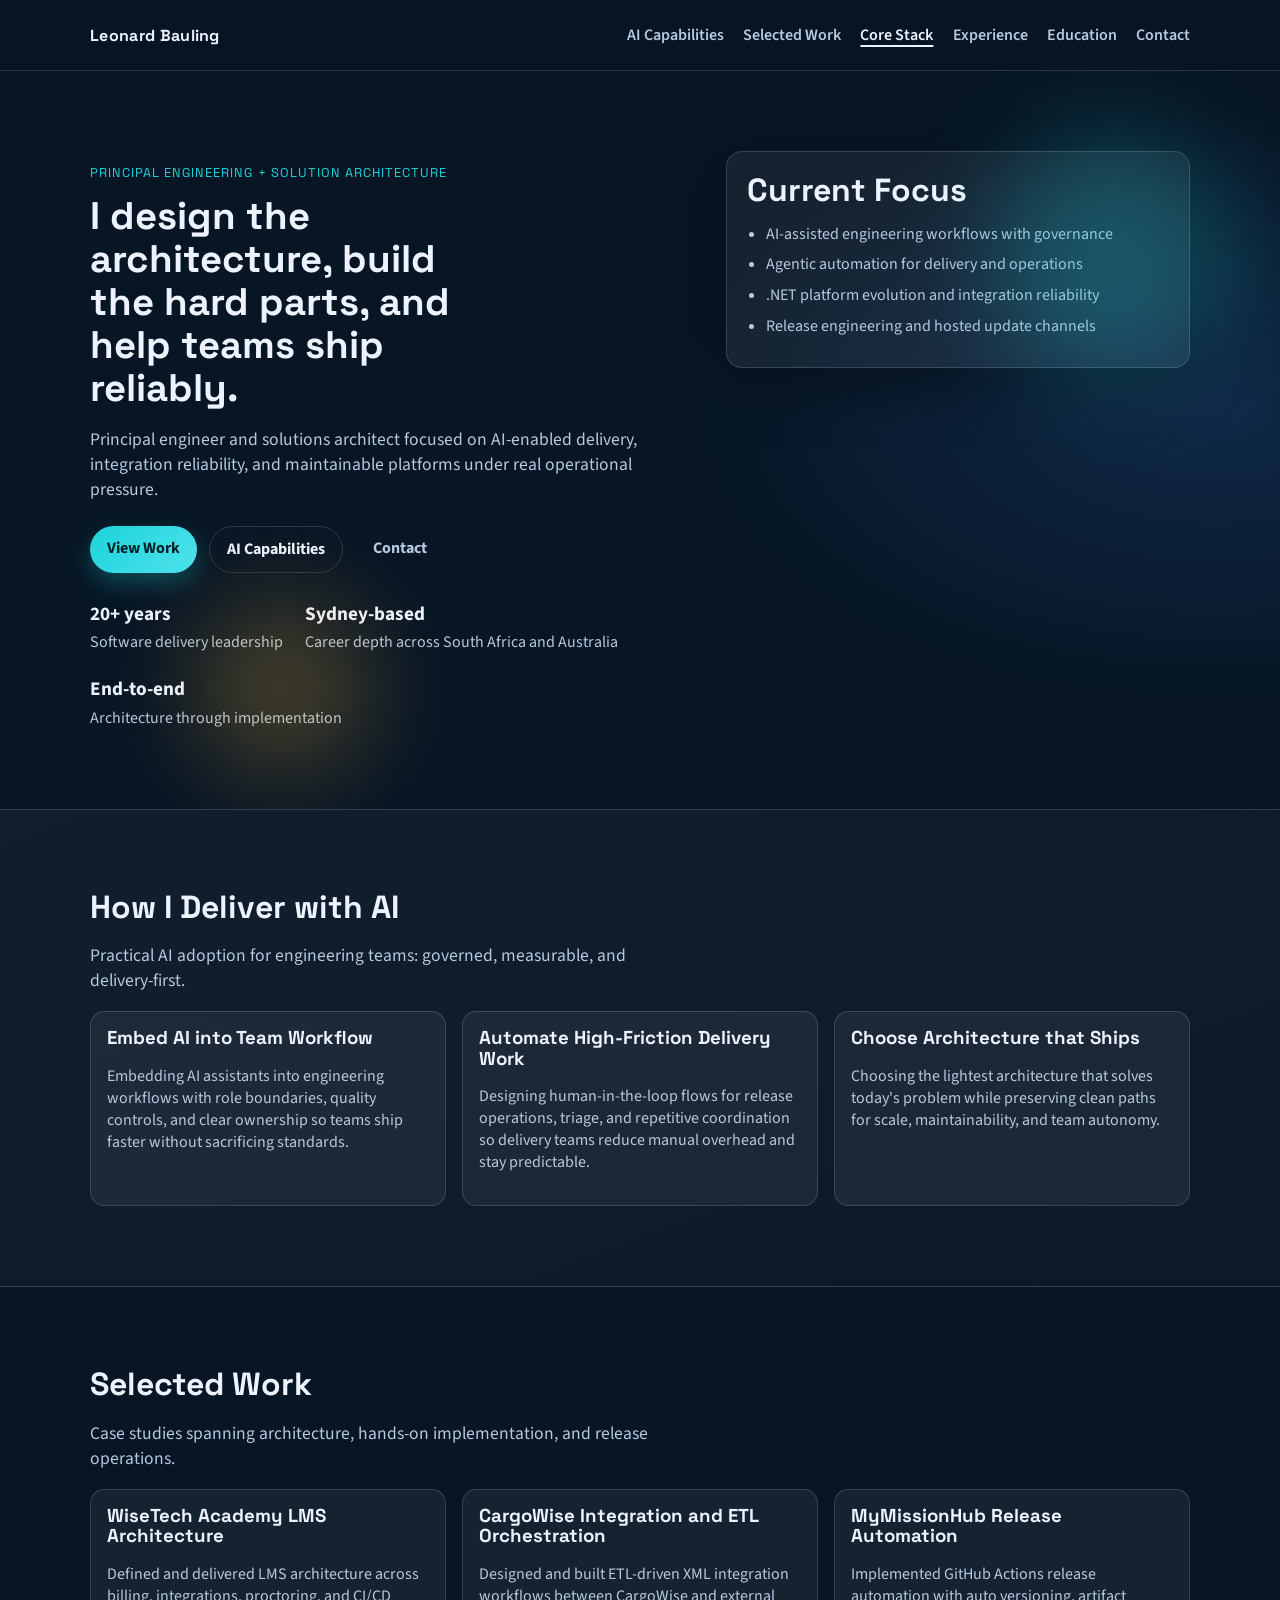
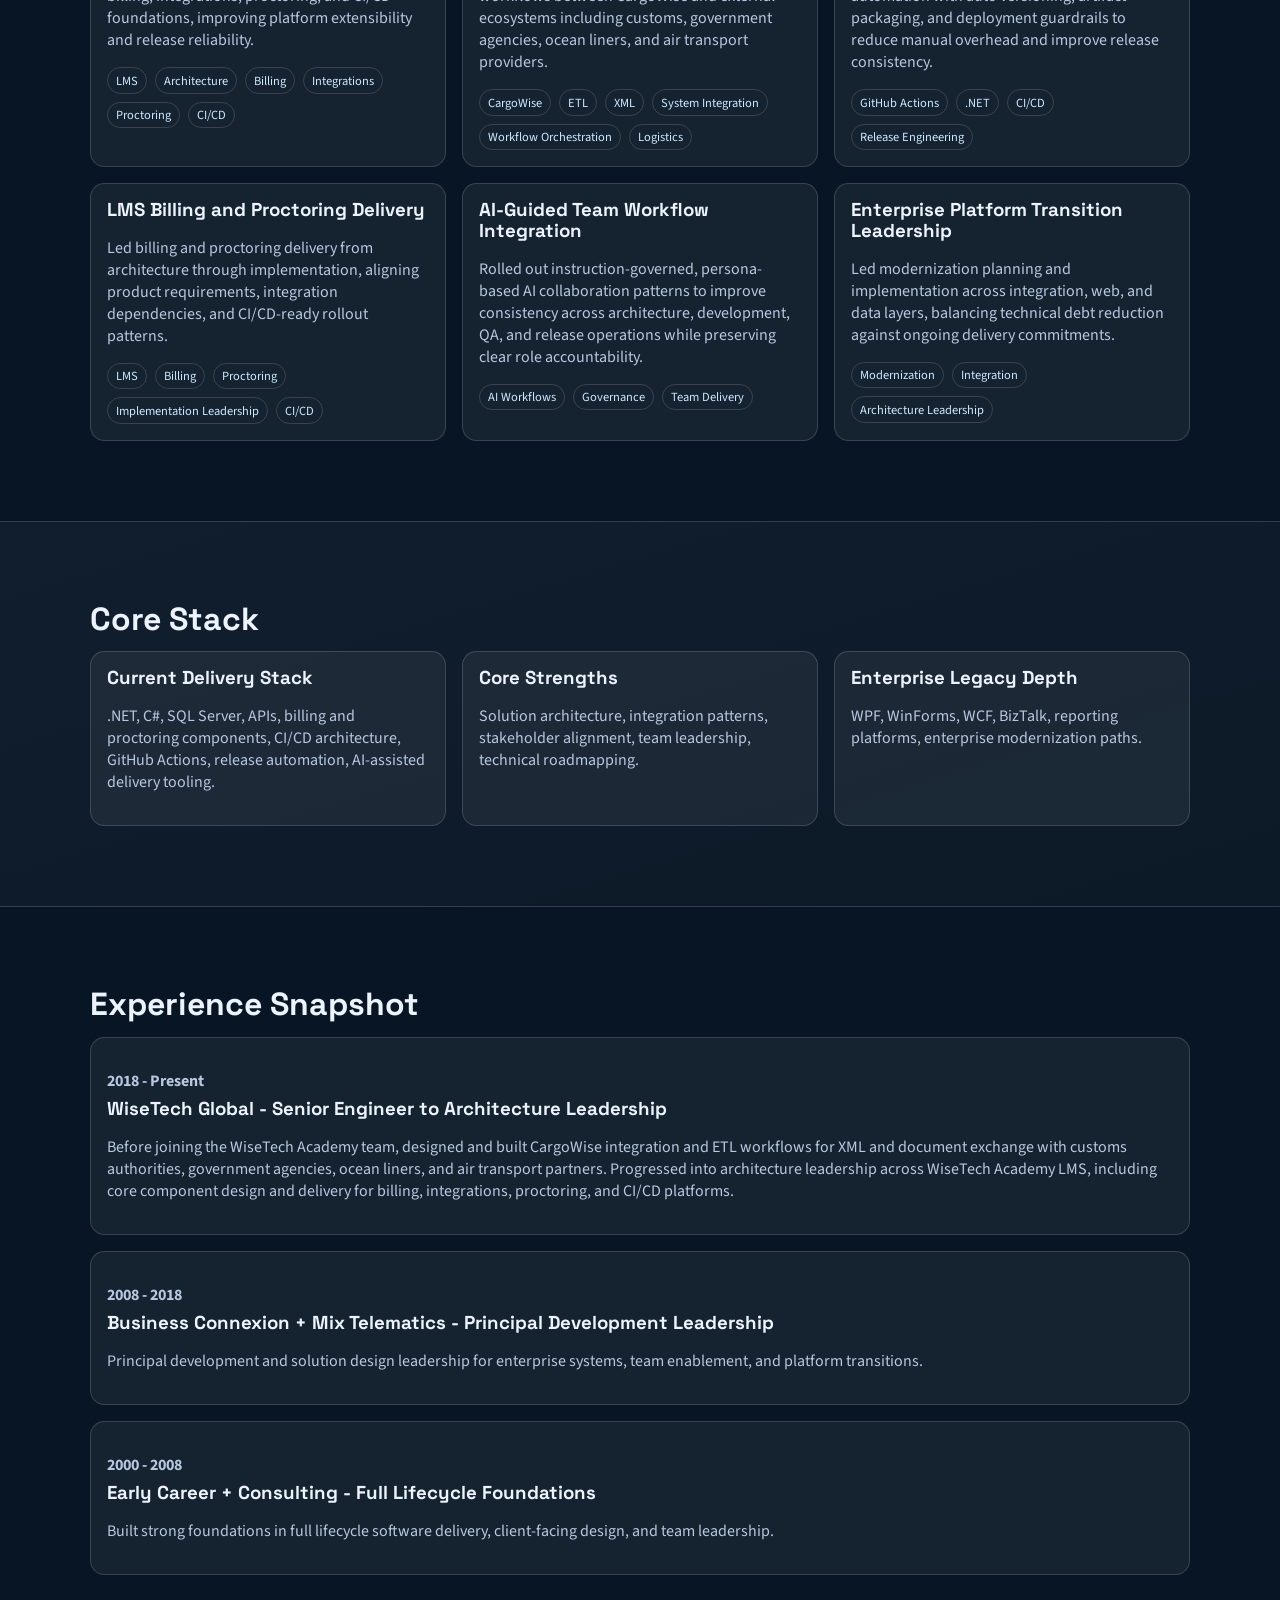
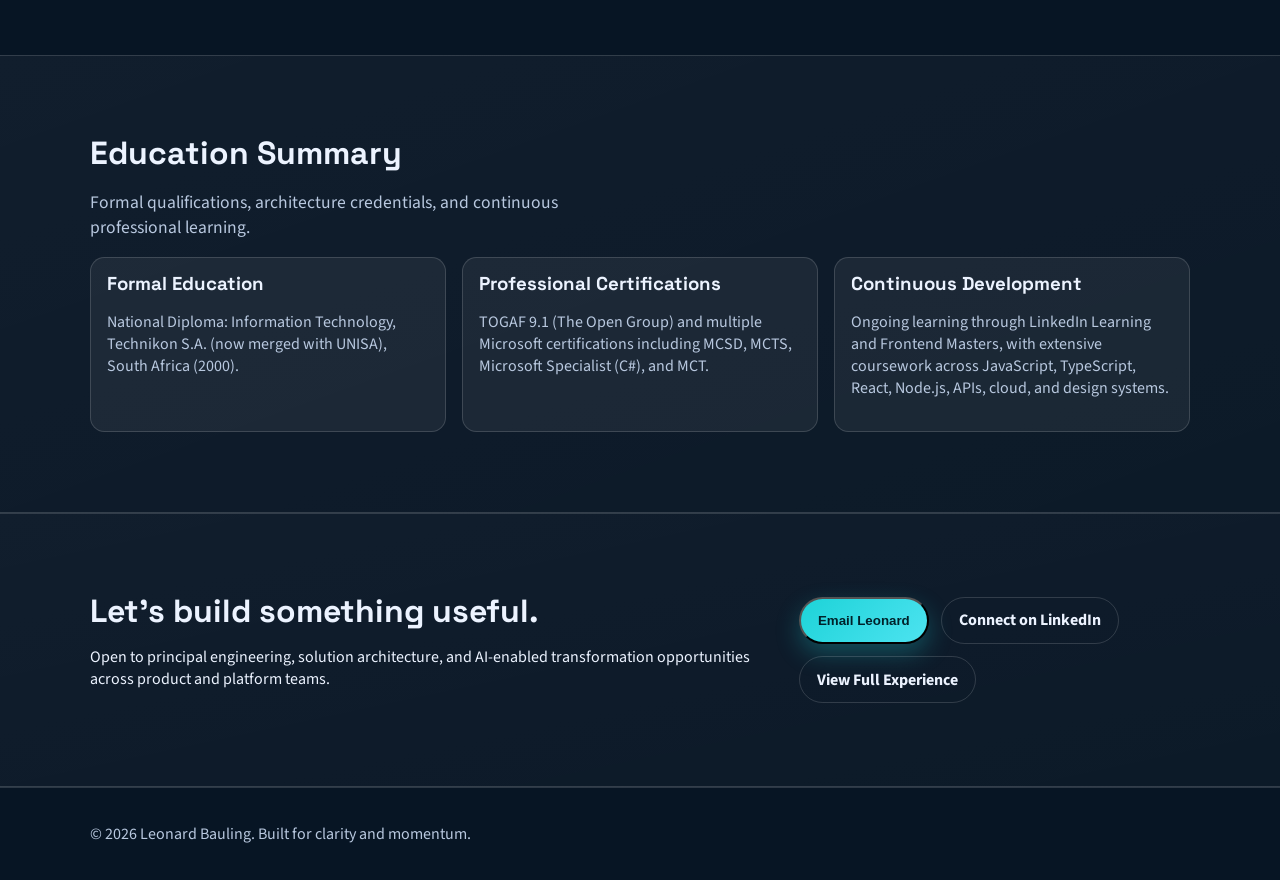
==== index.html @ 0daff4c8 "Refine UX: contact hierarchy, active nav, and reduced motion" ====
<!doctype html>
<html lang="en">
<head>
  <meta charset="utf-8">
  <meta name="viewport" content="width=device-width, initial-scale=1">
  <title>Leonard Bauling | Principal Engineer & Solutions Architect</title>
  <meta name="description" content="Leonard Bauling: principal engineer and solutions architect delivering AI-enabled software, integration platforms, and reliable release systems.">
  <meta name="robots" content="index,follow,max-image-preview:large">
  <meta name="theme-color" content="#071524">
  <link rel="canonical" href="https://leonardbauling.com/">
  <meta property="og:site_name" content="Leonard Bauling">
  <meta property="og:locale" content="en_AU">
  <meta property="og:title" content="Leonard Bauling | Principal Engineer & Solutions Architect">
  <meta property="og:description" content="Portfolio and case studies focused on AI-enabled engineering, architecture, and delivery outcomes.">
  <meta property="og:type" content="website">
  <meta property="og:url" content="https://leonardbauling.com/">
  <meta property="og:image" content="https://leonardbauling.com/assets/img/og-cover.png">
  <meta property="og:image:width" content="1200">
  <meta property="og:image:height" content="630">
  <meta name="twitter:card" content="summary_large_image">
  <meta name="twitter:title" content="Leonard Bauling | Principal Engineer & Solutions Architect">
  <meta name="twitter:description" content="Portfolio and case studies focused on AI-enabled engineering, architecture, and delivery outcomes.">
  <meta name="twitter:image" content="https://leonardbauling.com/assets/img/og-cover.png">
  <link rel="icon" type="image/svg+xml" href="assets/img/favicon.svg">
  <link rel="icon" type="image/png" sizes="32x32" href="assets/img/favicon-32.png">
  <link rel="apple-touch-icon" sizes="180x180" href="assets/img/apple-touch-icon.png">
  <link rel="manifest" href="site.webmanifest">
  <link rel="preconnect" href="https://fonts.googleapis.com">
  <link rel="preconnect" href="https://fonts.gstatic.com" crossorigin>
  <link href="https://fonts.googleapis.com/css2?family=Space+Grotesk:wght@500;700&family=Source+Sans+3:wght@400;600;700&display=swap" rel="stylesheet">
  <link rel="stylesheet" href="assets/css/main.css">
  <script type="application/ld+json">
  {
    "@context": "https://schema.org",
    "@type": "Person",
    "name": "Leonard Bauling",
    "url": "https://leonardbauling.com/",
    "jobTitle": "Principal Engineer and Solutions Architect",
    "sameAs": [
      "https://za.linkedin.com/in/leonard-bauling-3377826"
    ]
  }
  </script>
</head>
<body>
  <a class="skip-link" href="#main">Skip to content</a>
  <header class="site-header">
    <div class="container nav-shell">
      <a class="brand" href="#">Leonard Bauling</a>
      <button id="nav-toggle" class="nav-toggle" aria-expanded="false" aria-controls="site-nav" aria-label="Open navigation">
        <span></span><span></span><span></span>
      </button>
      <nav id="site-nav" class="site-nav" aria-label="Primary">
        <a href="#capabilities">AI Capabilities</a>
        <a href="#work">Selected Work</a>
        <a href="#stack">Core Stack</a>
        <a href="#experience">Experience</a>
        <a href="#education">Education</a>
        <a href="#contact">Contact</a>
      </nav>
    </div>
  </header>

  <main id="main">
    <section class="hero section">
      <div class="container hero-grid">
        <div class="reveal">
          <p class="kicker">Principal Engineering + Solution Architecture</p>
          <h1>I design the architecture, build the hard parts, and help teams ship reliably.</h1>
          <p class="lead">Principal engineer and solutions architect focused on AI-enabled delivery, integration reliability, and maintainable platforms under real operational pressure.</p>
          <div class="cta-row">
            <a class="btn btn-primary" href="#work">View Work</a>
            <a class="btn btn-outline" href="#capabilities">AI Capabilities</a>
            <a class="btn btn-ghost" href="#contact">Contact</a>
          </div>
          <ul class="stats">
            <li><strong>20+ years</strong><span>Software delivery leadership</span></li>
            <li><strong>Sydney-based</strong><span>Career depth across South Africa and Australia</span></li>
            <li><strong>End-to-end</strong><span>Architecture through implementation</span></li>
          </ul>
        </div>
        <aside class="hero-card reveal">
          <h2>Current Focus</h2>
          <ul>
            <li>AI-assisted engineering workflows with governance</li>
            <li>Agentic automation for delivery and operations</li>
            <li>.NET platform evolution and integration reliability</li>
            <li>Release engineering and hosted update channels</li>
          </ul>
        </aside>
      </div>
      <div class="bg-glow bg-glow-a"></div>
      <div class="bg-glow bg-glow-b"></div>
    </section>

    <section id="capabilities" class="section panel">
      <div class="container reveal">
        <h2>How I Deliver with AI</h2>
        <p class="section-intro">Practical AI adoption for engineering teams: governed, measurable, and delivery-first.</p>
        <div class="card-grid">
          <article class="feature-card">
            <h3>Embed AI into Team Workflow</h3>
            <p>Embedding AI assistants into engineering workflows with role boundaries, quality controls, and clear ownership so teams ship faster without sacrificing standards.</p>
          </article>
          <article class="feature-card">
            <h3>Automate High-Friction Delivery Work</h3>
            <p>Designing human-in-the-loop flows for release operations, triage, and repetitive coordination so delivery teams reduce manual overhead and stay predictable.</p>
          </article>
          <article class="feature-card">
            <h3>Choose Architecture that Ships</h3>
            <p>Choosing the lightest architecture that solves today's problem while preserving clean paths for scale, maintainability, and team autonomy.</p>
          </article>
        </div>
      </div>
    </section>

    <section id="work" class="section">
      <div class="container reveal">
        <h2>Selected Work</h2>
        <p class="section-intro">Case studies spanning architecture, hands-on implementation, and release operations.</p>
        <div id="project-grid" class="project-grid"></div>
      </div>
    </section>

    <section id="stack" class="section panel">
      <div class="container reveal">
        <h2>Core Stack</h2>
        <div class="stack-grid">
          <article>
            <h3>Current Delivery Stack</h3>
            <p>.NET, C#, SQL Server, APIs, billing and proctoring components, CI/CD architecture, GitHub Actions, release automation, AI-assisted delivery tooling.</p>
          </article>
          <article>
            <h3>Core Strengths</h3>
            <p>Solution architecture, integration patterns, stakeholder alignment, team leadership, technical roadmapping.</p>
          </article>
          <article>
            <h3>Enterprise Legacy Depth</h3>
            <p>WPF, WinForms, WCF, BizTalk, reporting platforms, enterprise modernization paths.</p>
          </article>
        </div>
      </div>
    </section>

    <section id="experience" class="section">
      <div class="container reveal">
        <h2>Experience Snapshot</h2>
        <div class="timeline">
          <article>
            <p class="period">2018 - Present</p>
            <h3>WiseTech Global - Senior Engineer to Architecture Leadership</h3>
            <p>Before joining the WiseTech Academy team, designed and built CargoWise integration and ETL workflows for XML and document exchange with customs authorities, government agencies, ocean liners, and air transport partners. Progressed into architecture leadership across WiseTech Academy LMS, including core component design and delivery for billing, integrations, proctoring, and CI/CD platforms.</p>
          </article>
          <article>
            <p class="period">2008 - 2018</p>
            <h3>Business Connexion + Mix Telematics - Principal Development Leadership</h3>
            <p>Principal development and solution design leadership for enterprise systems, team enablement, and platform transitions.</p>
          </article>
          <article>
            <p class="period">2000 - 2008</p>
            <h3>Early Career + Consulting - Full Lifecycle Foundations</h3>
            <p>Built strong foundations in full lifecycle software delivery, client-facing design, and team leadership.</p>
          </article>
        </div>
      </div>
    </section>

    <section id="education" class="section panel">
      <div class="container reveal">
        <h2>Education Summary</h2>
        <p class="section-intro">Formal qualifications, architecture credentials, and continuous professional learning.</p>
        <div class="stack-grid">
          <article>
            <h3>Formal Education</h3>
            <p>National Diploma: Information Technology, Technikon S.A. (now merged with UNISA), South Africa (2000).</p>
          </article>
          <article>
            <h3>Professional Certifications</h3>
            <p>TOGAF 9.1 (The Open Group) and multiple Microsoft certifications including MCSD, MCTS, Microsoft Specialist (C#), and MCT.</p>
          </article>
          <article>
            <h3>Continuous Development</h3>
            <p>Ongoing learning through LinkedIn Learning and Frontend Masters, with extensive coursework across JavaScript, TypeScript, React, Node.js, APIs, cloud, and design systems.</p>
          </article>
        </div>
      </div>
    </section>

    <section id="contact" class="section panel">
      <div class="container reveal contact-shell">
        <div>
          <h2>Let's build something useful.</h2>
          <p>Open to principal engineering, solution architecture, and AI-enabled transformation opportunities across product and platform teams.</p>
        </div>
        <div class="contact-actions">
          <button class="btn btn-primary" id="email-action" type="button" aria-label="Reveal and open Leonard email">Email Leonard</button>
          <a class="btn btn-outline" href="https://za.linkedin.com/in/leonard-bauling-3377826" target="_blank" rel="noreferrer">Connect on LinkedIn</a>
          <a class="btn btn-outline" href="https://za.linkedin.com/in/leonard-bauling-3377826/details/experience/" target="_blank" rel="noreferrer">View Full Experience</a>
        </div>
        <p id="email-fallback" class="email-fallback" hidden>
          If your mail app did not open, use
          <a id="email-link" href="mailto:leonard@leonardbauling.com">leonard@leonardbauling.com</a>
          or
          <button id="email-copy" class="email-copy" type="button">copy email</button>.
          <span id="email-status" aria-live="polite"></span>
        </p>
        <noscript>
          <p>Enable JavaScript to reveal email, or connect on LinkedIn.</p>
        </noscript>
      </div>
    </section>
  </main>

  <footer class="site-footer">
    <div class="container">
      <p>&copy; <span id="year"></span> Leonard Bauling. Built for clarity and momentum.</p>
    </div>
  </footer>

  <script src="assets/js/main.js?v=20260413b"></script>
</body>
</html>
---- assets/css/main.css ----
:root {
  --bg: #071524;
  --bg-soft: #0f2238;
  --surface: rgba(255, 255, 255, 0.06);
  --surface-strong: rgba(255, 255, 255, 0.1);
  --text: #ecf3ff;
  --text-muted: #b8c8df;
  --accent: #1dd3d8;
  --accent-2: #f6b73c;
  --line: rgba(255, 255, 255, 0.15);
  --shadow: 0 20px 55px rgba(0, 0, 0, 0.35);
}

* {
  box-sizing: border-box;
}

html {
  scroll-behavior: smooth;
}

body {
  margin: 0;
  font-family: "Source Sans 3", sans-serif;
  color: var(--text);
  background: radial-gradient(1200px 500px at 10% -10%, #15355f, transparent 65%),
    radial-gradient(900px 500px at 95% 10%, #102947, transparent 60%),
    var(--bg);
}

a {
  color: inherit;
}

.container {
  width: min(1100px, calc(100% - 2.5rem));
  margin-inline: auto;
}

.skip-link {
  position: absolute;
  left: -9999px;
}

.skip-link:focus {
  left: 1rem;
  top: 1rem;
  background: #fff;
  color: #000;
  padding: 0.5rem 0.75rem;
  border-radius: 0.5rem;
  z-index: 1000;
}

.site-header {
  position: sticky;
  top: 0;
  backdrop-filter: blur(10px);
  background: rgba(7, 21, 36, 0.78);
  border-bottom: 1px solid var(--line);
  z-index: 50;
}

.nav-shell {
  display: flex;
  align-items: center;
  justify-content: space-between;
  min-height: 4.4rem;
}

.brand {
  font-family: "Space Grotesk", sans-serif;
  font-weight: 700;
  letter-spacing: 0.02em;
  text-decoration: none;
}

.site-nav {
  display: flex;
  gap: 1.2rem;
}

.site-nav a {
  text-decoration: none;
  color: var(--text-muted);
  font-weight: 600;
}

.site-nav a:hover {
  color: var(--text);
}

.site-nav a.is-active {
  color: var(--text);
  text-decoration: underline;
  text-underline-offset: 0.3rem;
  text-decoration-thickness: 2px;
}

.nav-toggle {
  display: none;
  border: 0;
  background: transparent;
  padding: 0.3rem;
  cursor: pointer;
}

.nav-toggle span {
  display: block;
  width: 22px;
  height: 2px;
  background: var(--text);
  margin: 4px 0;
}

.section {
  position: relative;
  padding: 5rem 0;
}

.panel {
  background: linear-gradient(to bottom right, rgba(255, 255, 255, 0.04), rgba(255, 255, 255, 0.02));
  border-top: 1px solid var(--line);
  border-bottom: 1px solid var(--line);
}

.hero {
  overflow: hidden;
}

.hero-grid {
  display: grid;
  grid-template-columns: 1.3fr 1fr;
  gap: 2rem;
  align-items: start;
}

.kicker {
  font-family: "Space Grotesk", sans-serif;
  color: var(--accent);
  letter-spacing: 0.08em;
  text-transform: uppercase;
  font-size: 0.8rem;
}

h1,
h2,
h3 {
  margin: 0 0 0.85rem 0;
  font-family: "Space Grotesk", sans-serif;
  line-height: 1.12;
}

h1 {
  font-size: clamp(2rem, 3vw, 3.4rem);
  max-width: 16ch;
}

h2 {
  font-size: clamp(1.6rem, 2.5vw, 2.3rem);
}

.lead,
.section-intro {
  color: var(--text-muted);
  font-size: 1.1rem;
  max-width: 62ch;
}

.cta-row {
  display: flex;
  flex-wrap: wrap;
  gap: 0.8rem;
  margin: 1.5rem 0 1.7rem;
}

.btn {
  display: inline-block;
  padding: 0.72rem 1.05rem;
  border-radius: 999px;
  text-decoration: none;
  font-weight: 700;
  transition: transform 0.2s ease, box-shadow 0.2s ease, background 0.2s ease;
}

.btn:hover {
  transform: translateY(-2px);
}

.btn-primary {
  background: linear-gradient(135deg, var(--accent), #4de3f0);
  color: #00222a;
  box-shadow: 0 10px 24px rgba(29, 211, 216, 0.28);
}

.btn-outline {
  border: 1px solid var(--line);
  color: var(--text);
}

.btn-ghost {
  color: var(--text-muted);
}

.stats {
  list-style: none;
  display: flex;
  flex-wrap: wrap;
  gap: 1.4rem;
  padding: 0;
  margin: 0;
}

.stats li {
  display: grid;
  gap: 0.2rem;
}

.stats strong {
  font-size: 1.2rem;
}

.stats span {
  color: var(--text-muted);
}

.hero-card {
  padding: 1.3rem;
  border-radius: 1rem;
  border: 1px solid var(--line);
  background: var(--surface);
  box-shadow: var(--shadow);
}

.hero-card ul {
  margin: 0;
  padding-left: 1.15rem;
}

.hero-card li {
  margin-bottom: 0.55rem;
  color: var(--text-muted);
}

.card-grid,
.project-grid,
.stack-grid {
  display: grid;
  gap: 1rem;
  grid-template-columns: repeat(3, minmax(0, 1fr));
}

.feature-card,
.project-card,
.stack-grid article,
.timeline article {
  border: 1px solid var(--line);
  border-radius: 0.9rem;
  background: var(--surface);
  padding: 1rem;
}

.project-card p,
.feature-card p,
.stack-grid p,
.timeline p {
  color: var(--text-muted);
}

.project-meta {
  display: flex;
  gap: 0.5rem;
  flex-wrap: wrap;
  margin-top: 0.8rem;
}

.chip {
  font-size: 0.78rem;
  border: 1px solid var(--line);
  padding: 0.2rem 0.5rem;
  border-radius: 999px;
  color: #cde8ff;
}

.timeline {
  display: grid;
  gap: 1rem;
}

.period {
  color: var(--accent-2);
  font-weight: 700;
  margin-bottom: 0.45rem;
}

.contact-shell {
  display: flex;
  align-items: center;
  justify-content: space-between;
  gap: 1rem;
}

.contact-actions {
  display: flex;
  gap: 0.8rem;
  flex-wrap: wrap;
}

.email-fallback {
  margin: 0.5rem 0 0;
  color: var(--text-muted);
}

.email-fallback a {
  color: var(--accent);
  font-weight: 700;
}

.email-copy {
  border: 0;
  background: transparent;
  color: var(--accent);
  font: inherit;
  font-weight: 700;
  padding: 0;
  cursor: pointer;
  text-decoration: underline;
}

.site-footer {
  border-top: 1px solid var(--line);
  padding: 1.2rem 0;
  color: var(--text-muted);
}

.bg-glow {
  position: absolute;
  border-radius: 999px;
  filter: blur(50px);
  opacity: 0.25;
  pointer-events: none;
}

.bg-glow-a {
  width: 240px;
  height: 240px;
  right: 3rem;
  top: 4rem;
  background: var(--accent);
}

.bg-glow-b {
  width: 180px;
  height: 180px;
  left: 12rem;
  bottom: 2rem;
  background: var(--accent-2);
}

.reveal {
  opacity: 0;
  transform: translateY(16px);
  transition: opacity 0.6s ease, transform 0.6s ease;
}

.reveal.is-visible {
  opacity: 1;
  transform: none;
}

@media (prefers-reduced-motion: reduce) {
  html {
    scroll-behavior: auto;
  }

  .btn {
    transition: none;
  }

  .btn:hover {
    transform: none;
  }

  .reveal {
    opacity: 1;
    transform: none;
    transition: none;
  }
}

@media (max-width: 920px) {
  .hero-grid,
  .card-grid,
  .project-grid,
  .stack-grid {
    grid-template-columns: 1fr;
  }

  .contact-shell {
    flex-direction: column;
    align-items: flex-start;
  }
}

@media (max-width: 760px) {
  .nav-toggle {
    display: block;
  }

  .site-nav {
    display: none;
    position: absolute;
    top: 4.4rem;
    left: 0;
    width: 100%;
    flex-direction: column;
    gap: 0;
    background: #0b1d31;
    border-bottom: 1px solid var(--line);
  }

  .site-nav a {
    padding: 0.85rem 1.2rem;
    border-top: 1px solid rgba(255, 255, 255, 0.08);
  }

  .site-nav.is-open {
    display: flex;
  }
}
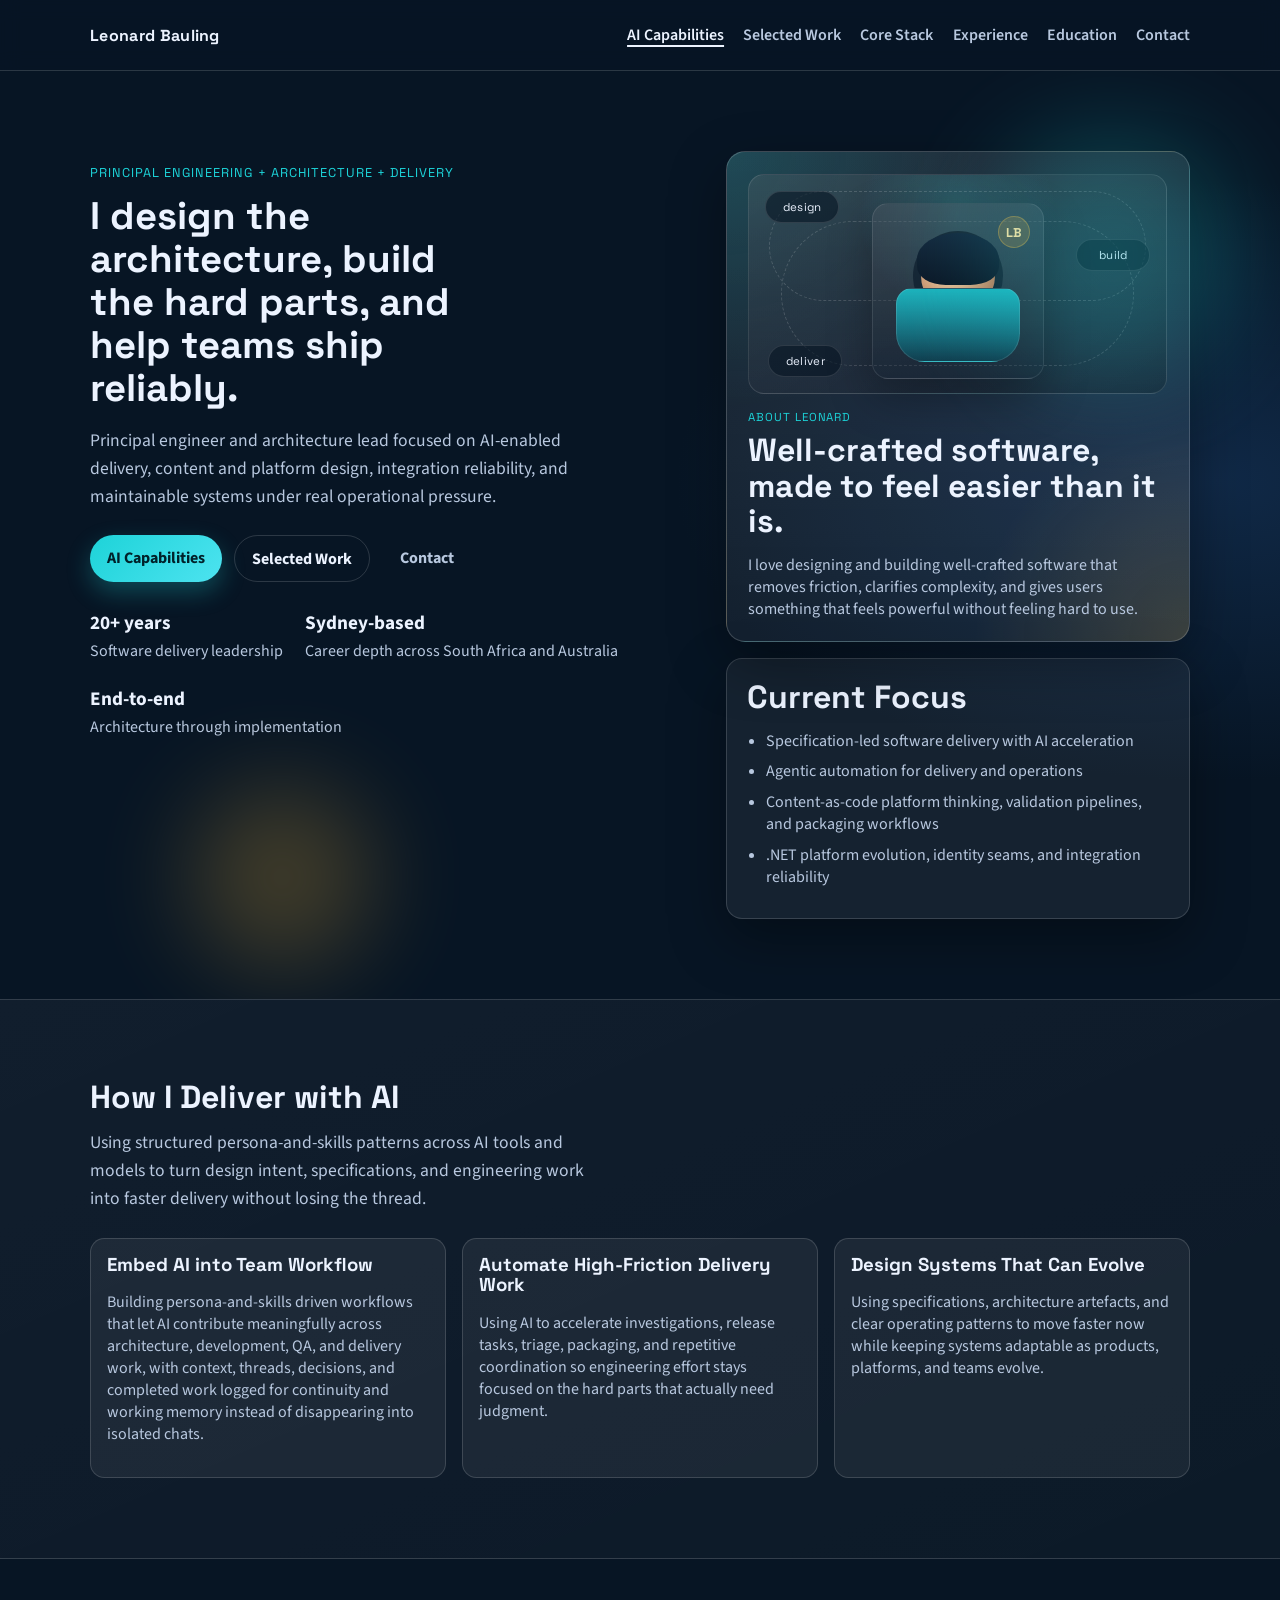
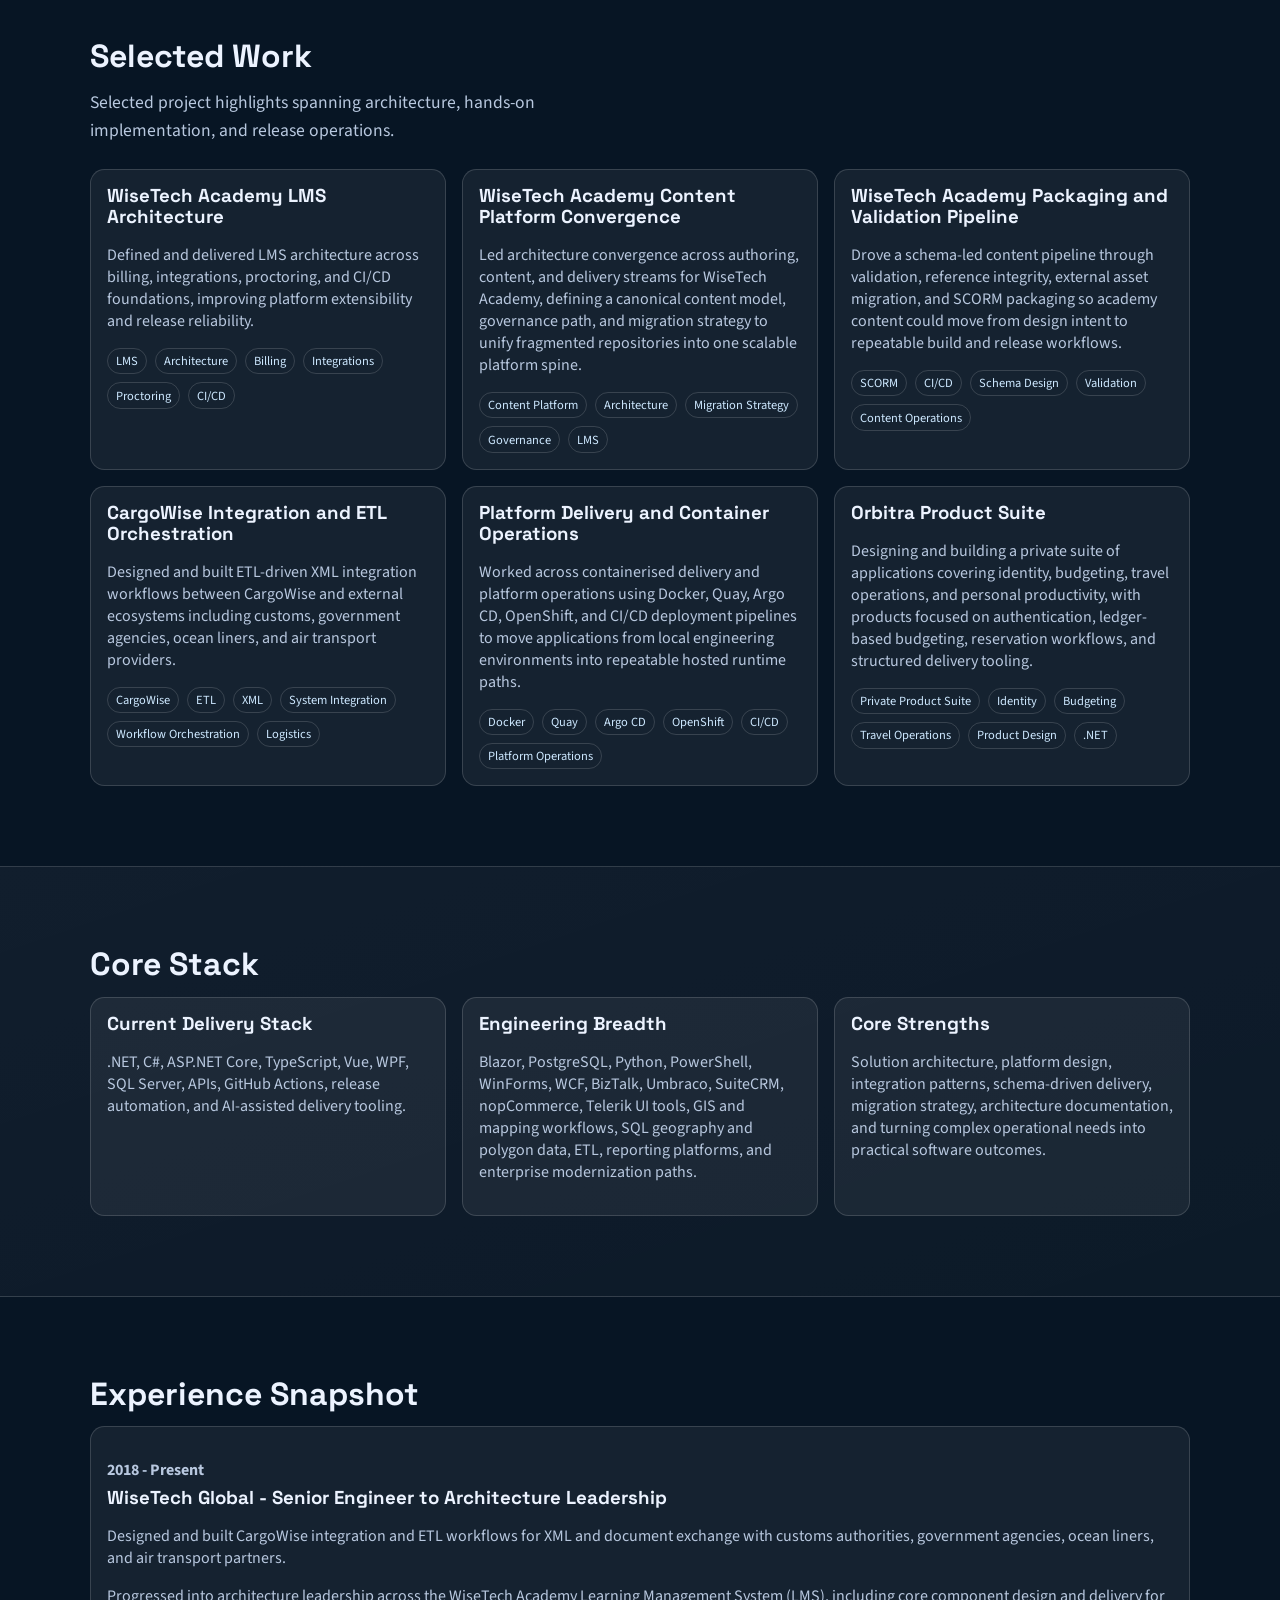
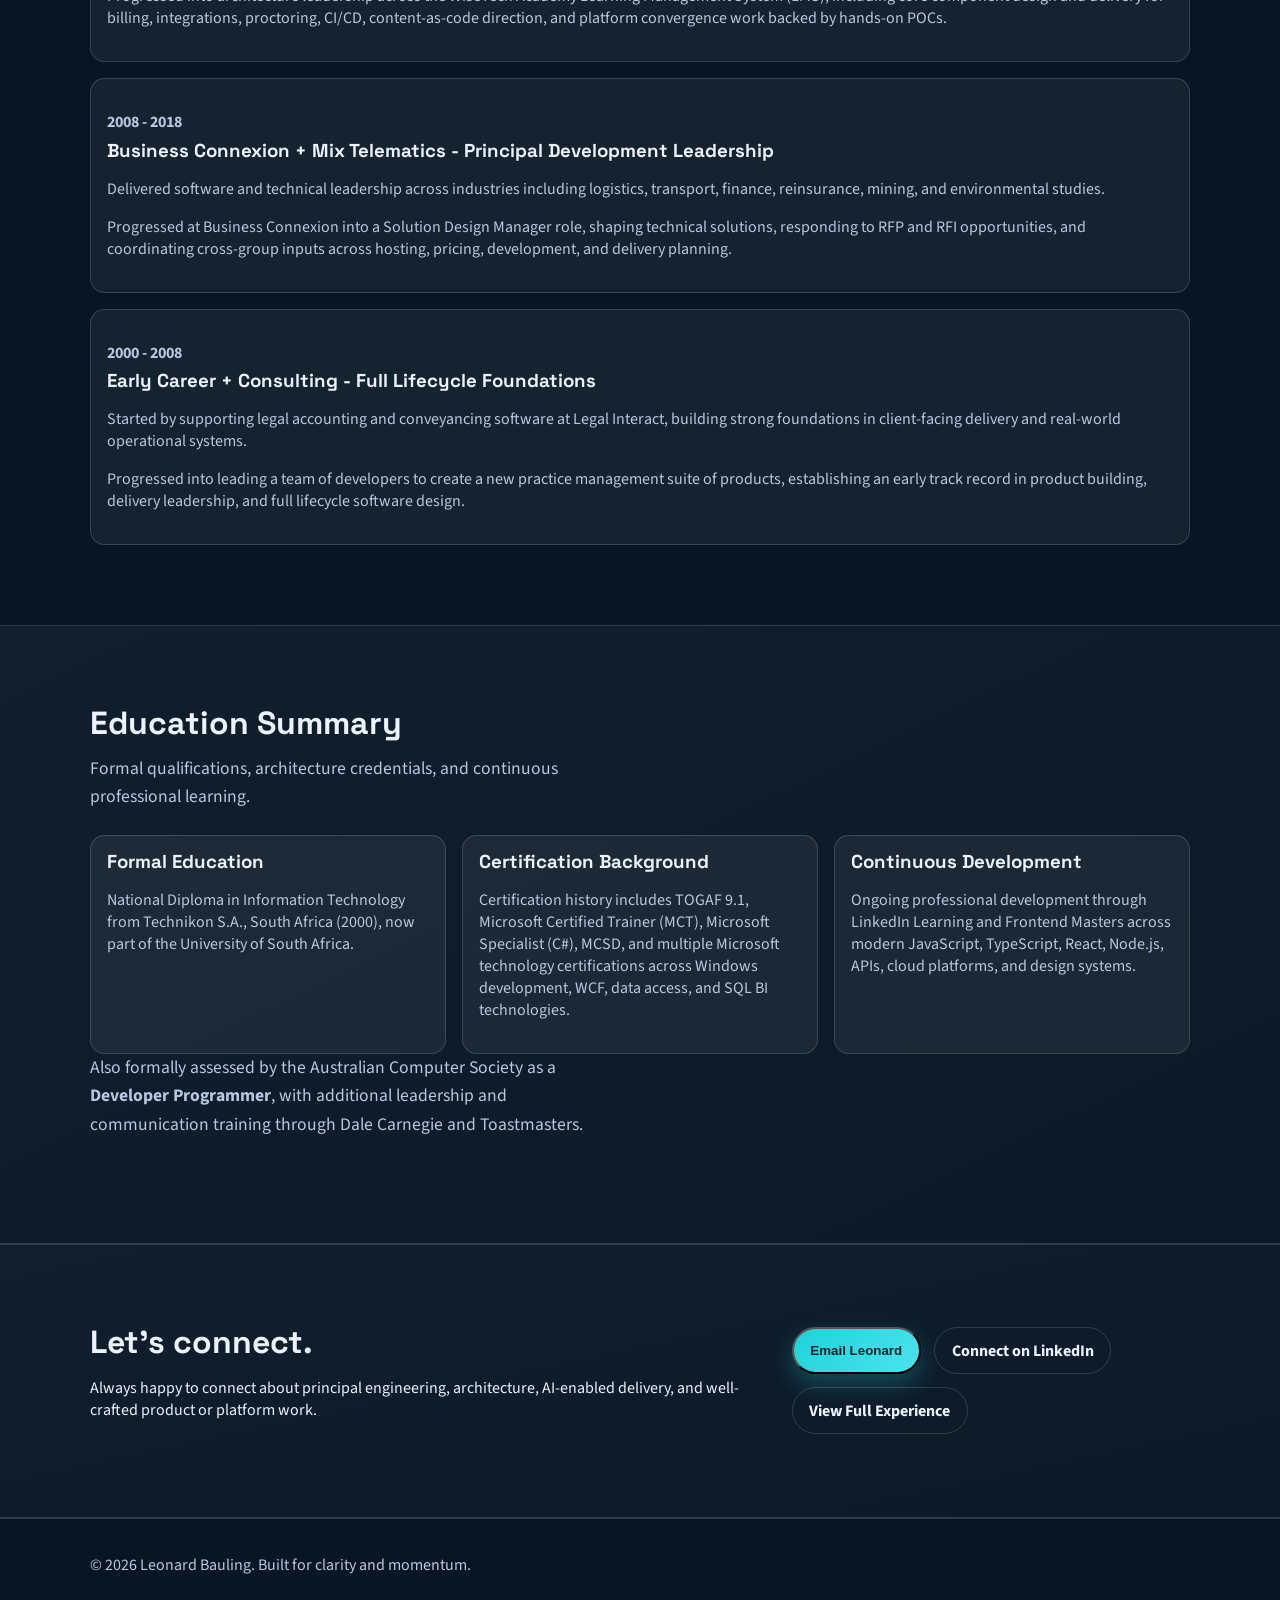
==== commit 7b718109: "Refresh personal site portfolio and positioning" ====
--- a/index.html
+++ b/index.html
@@ -3,23 +3,23 @@
 <head>
   <meta charset="utf-8">
   <meta name="viewport" content="width=device-width, initial-scale=1">
-  <title>Leonard Bauling | Principal Engineer & Solutions Architect</title>
-  <meta name="description" content="Leonard Bauling: principal engineer and solutions architect delivering AI-enabled software, integration platforms, and reliable release systems.">
+  <title>Leonard Bauling | Principal Engineer, Architect & Delivery Lead</title>
+  <meta name="description" content="Leonard Bauling: principal engineer, architect, and delivery lead for AI-enabled software, identity-backed platforms, integration systems, and reliable release operations.">
   <meta name="robots" content="index,follow,max-image-preview:large">
   <meta name="theme-color" content="#071524">
   <link rel="canonical" href="https://leonardbauling.com/">
   <meta property="og:site_name" content="Leonard Bauling">
   <meta property="og:locale" content="en_AU">
-  <meta property="og:title" content="Leonard Bauling | Principal Engineer & Solutions Architect">
-  <meta property="og:description" content="Portfolio and case studies focused on AI-enabled engineering, architecture, and delivery outcomes.">
+  <meta property="og:title" content="Leonard Bauling | Principal Engineer, Architect & Delivery Lead">
+  <meta property="og:description" content="Portfolio and case studies focused on AI-enabled engineering, platform architecture, modernization, and delivery outcomes.">
   <meta property="og:type" content="website">
   <meta property="og:url" content="https://leonardbauling.com/">
   <meta property="og:image" content="https://leonardbauling.com/assets/img/og-cover.png">
   <meta property="og:image:width" content="1200">
   <meta property="og:image:height" content="630">
   <meta name="twitter:card" content="summary_large_image">
-  <meta name="twitter:title" content="Leonard Bauling | Principal Engineer & Solutions Architect">
-  <meta name="twitter:description" content="Portfolio and case studies focused on AI-enabled engineering, architecture, and delivery outcomes.">
+  <meta name="twitter:title" content="Leonard Bauling | Principal Engineer, Architect & Delivery Lead">
+  <meta name="twitter:description" content="Portfolio and case studies focused on AI-enabled engineering, platform architecture, modernization, and delivery outcomes.">
   <meta name="twitter:image" content="https://leonardbauling.com/assets/img/og-cover.png">
   <link rel="icon" type="image/svg+xml" href="assets/img/favicon.svg">
   <link rel="icon" type="image/png" sizes="32x32" href="assets/img/favicon-32.png">
@@ -35,7 +35,7 @@
     "@type": "Person",
     "name": "Leonard Bauling",
     "url": "https://leonardbauling.com/",
-    "jobTitle": "Principal Engineer and Solutions Architect",
+    "jobTitle": "Principal Engineer, Architect, and Delivery Lead",
     "sameAs": [
       "https://za.linkedin.com/in/leonard-bauling-3377826"
     ]
@@ -65,12 +65,12 @@
     <section class="hero section">
       <div class="container hero-grid">
         <div class="reveal">
-          <p class="kicker">Principal Engineering + Solution Architecture</p>
+          <p class="kicker">Principal Engineering + Architecture + Delivery</p>
           <h1>I design the architecture, build the hard parts, and help teams ship reliably.</h1>
-          <p class="lead">Principal engineer and solutions architect focused on AI-enabled delivery, integration reliability, and maintainable platforms under real operational pressure.</p>
+          <p class="lead">Principal engineer and architecture lead focused on AI-enabled delivery, content and platform design, integration reliability, and maintainable systems under real operational pressure.</p>
           <div class="cta-row">
-            <a class="btn btn-primary" href="#work">View Work</a>
-            <a class="btn btn-outline" href="#capabilities">AI Capabilities</a>
+            <a class="btn btn-primary" href="#capabilities">AI Capabilities</a>
+            <a class="btn btn-outline" href="#work">Selected Work</a>
             <a class="btn btn-ghost" href="#contact">Contact</a>
           </div>
           <ul class="stats">
@@ -79,15 +79,34 @@
             <li><strong>End-to-end</strong><span>Architecture through implementation</span></li>
           </ul>
         </div>
-        <aside class="hero-card reveal">
-          <h2>Current Focus</h2>
-          <ul>
-            <li>AI-assisted engineering workflows with governance</li>
-            <li>Agentic automation for delivery and operations</li>
-            <li>.NET platform evolution and integration reliability</li>
-            <li>Release engineering and hosted update channels</li>
-          </ul>
-        </aside>
+        <div class="hero-side reveal">
+          <aside class="personal-card">
+            <div class="portrait-shell" aria-hidden="true">
+              <div class="portrait-orbit orbit-a"></div>
+              <div class="portrait-orbit orbit-b"></div>
+              <div class="portrait-chip chip-top">design</div>
+              <div class="portrait-chip chip-right">build</div>
+              <div class="portrait-chip chip-bottom">deliver</div>
+              <div class="portrait-frame">
+                <span class="portrait-badge">LB</span>
+                <div class="portrait-head"></div>
+                <div class="portrait-shoulders"></div>
+              </div>
+            </div>
+            <p class="personal-kicker">About Leonard</p>
+            <h2>Well-crafted software, made to feel easier than it is.</h2>
+            <p class="personal-copy">I love designing and building well-crafted software that removes friction, clarifies complexity, and gives users something that feels powerful without feeling hard to use.</p>
+          </aside>
+          <aside class="hero-card">
+            <h2>Current Focus</h2>
+            <ul>
+              <li>Specification-led software delivery with AI acceleration</li>
+              <li>Agentic automation for delivery and operations</li>
+              <li>Content-as-code platform thinking, validation pipelines, and packaging workflows</li>
+              <li>.NET platform evolution, identity seams, and integration reliability</li>
+            </ul>
+          </aside>
+        </div>
       </div>
       <div class="bg-glow bg-glow-a"></div>
       <div class="bg-glow bg-glow-b"></div>
@@ -96,19 +115,19 @@
     <section id="capabilities" class="section panel">
       <div class="container reveal">
         <h2>How I Deliver with AI</h2>
-        <p class="section-intro">Practical AI adoption for engineering teams: governed, measurable, and delivery-first.</p>
+        <p class="section-intro">Using structured persona-and-skills patterns across AI tools and models to turn design intent, specifications, and engineering work into faster delivery without losing the thread.</p>
         <div class="card-grid">
           <article class="feature-card">
             <h3>Embed AI into Team Workflow</h3>
-            <p>Embedding AI assistants into engineering workflows with role boundaries, quality controls, and clear ownership so teams ship faster without sacrificing standards.</p>
+            <p>Building persona-and-skills driven workflows that let AI contribute meaningfully across architecture, development, QA, and delivery work, with context, threads, decisions, and completed work logged for continuity and working memory instead of disappearing into isolated chats.</p>
           </article>
           <article class="feature-card">
             <h3>Automate High-Friction Delivery Work</h3>
-            <p>Designing human-in-the-loop flows for release operations, triage, and repetitive coordination so delivery teams reduce manual overhead and stay predictable.</p>
+            <p>Using AI to accelerate investigations, release tasks, triage, packaging, and repetitive coordination so engineering effort stays focused on the hard parts that actually need judgment.</p>
           </article>
           <article class="feature-card">
-            <h3>Choose Architecture that Ships</h3>
-            <p>Choosing the lightest architecture that solves today's problem while preserving clean paths for scale, maintainability, and team autonomy.</p>
+            <h3>Design Systems That Can Evolve</h3>
+            <p>Using specifications, architecture artefacts, and clear operating patterns to move faster now while keeping systems adaptable as products, platforms, and teams evolve.</p>
           </article>
         </div>
       </div>
@@ -117,7 +136,7 @@
     <section id="work" class="section">
       <div class="container reveal">
         <h2>Selected Work</h2>
-        <p class="section-intro">Case studies spanning architecture, hands-on implementation, and release operations.</p>
+        <p class="section-intro">Selected project highlights spanning architecture, hands-on implementation, and release operations.</p>
         <div id="project-grid" class="project-grid"></div>
       </div>
     </section>
@@ -128,15 +147,15 @@
         <div class="stack-grid">
           <article>
             <h3>Current Delivery Stack</h3>
-            <p>.NET, C#, SQL Server, APIs, billing and proctoring components, CI/CD architecture, GitHub Actions, release automation, AI-assisted delivery tooling.</p>
+            <p>.NET, C#, ASP.NET Core, TypeScript, Vue, WPF, SQL Server, APIs, GitHub Actions, release automation, and AI-assisted delivery tooling.</p>
+          </article>
+          <article>
+            <h3>Engineering Breadth</h3>
+            <p>Blazor, PostgreSQL, Python, PowerShell, WinForms, WCF, BizTalk, Umbraco, SuiteCRM, nopCommerce, Telerik UI tools, GIS and mapping workflows, SQL geography and polygon data, ETL, reporting platforms, and enterprise modernization paths.</p>
           </article>
           <article>
             <h3>Core Strengths</h3>
-            <p>Solution architecture, integration patterns, stakeholder alignment, team leadership, technical roadmapping.</p>
-          </article>
-          <article>
-            <h3>Enterprise Legacy Depth</h3>
-            <p>WPF, WinForms, WCF, BizTalk, reporting platforms, enterprise modernization paths.</p>
+            <p>Solution architecture, platform design, integration patterns, schema-driven delivery, migration strategy, architecture documentation, and turning complex operational needs into practical software outcomes.</p>
           </article>
         </div>
       </div>
@@ -149,17 +168,20 @@
           <article>
             <p class="period">2018 - Present</p>
             <h3>WiseTech Global - Senior Engineer to Architecture Leadership</h3>
-            <p>Before joining the WiseTech Academy team, designed and built CargoWise integration and ETL workflows for XML and document exchange with customs authorities, government agencies, ocean liners, and air transport partners. Progressed into architecture leadership across WiseTech Academy LMS, including core component design and delivery for billing, integrations, proctoring, and CI/CD platforms.</p>
+            <p>Designed and built CargoWise integration and ETL workflows for XML and document exchange with customs authorities, government agencies, ocean liners, and air transport partners.</p>
+            <p>Progressed into architecture leadership across the WiseTech Academy Learning Management System (LMS), including core component design and delivery for billing, integrations, proctoring, CI/CD, content-as-code direction, and platform convergence work backed by hands-on POCs.</p>
           </article>
           <article>
             <p class="period">2008 - 2018</p>
             <h3>Business Connexion + Mix Telematics - Principal Development Leadership</h3>
-            <p>Principal development and solution design leadership for enterprise systems, team enablement, and platform transitions.</p>
+            <p>Delivered software and technical leadership across industries including logistics, transport, finance, reinsurance, mining, and environmental studies.</p>
+            <p>Progressed at Business Connexion into a Solution Design Manager role, shaping technical solutions, responding to RFP and RFI opportunities, and coordinating cross-group inputs across hosting, pricing, development, and delivery planning.</p>
           </article>
           <article>
             <p class="period">2000 - 2008</p>
             <h3>Early Career + Consulting - Full Lifecycle Foundations</h3>
-            <p>Built strong foundations in full lifecycle software delivery, client-facing design, and team leadership.</p>
+            <p>Started by supporting legal accounting and conveyancing software at Legal Interact, building strong foundations in client-facing delivery and real-world operational systems.</p>
+            <p>Progressed into leading a team of developers to create a new practice management suite of products, establishing an early track record in product building, delivery leadership, and full lifecycle software design.</p>
           </article>
         </div>
       </div>
@@ -172,25 +194,26 @@
         <div class="stack-grid">
           <article>
             <h3>Formal Education</h3>
-            <p>National Diploma: Information Technology, Technikon S.A. (now merged with UNISA), South Africa (2000).</p>
-          </article>
-          <article>
-            <h3>Professional Certifications</h3>
-            <p>TOGAF 9.1 (The Open Group) and multiple Microsoft certifications including MCSD, MCTS, Microsoft Specialist (C#), and MCT.</p>
+            <p>National Diploma in Information Technology from Technikon S.A., South Africa (2000), now part of the University of South Africa.</p>
+          </article>
+          <article>
+            <h3>Certification Background</h3>
+            <p>Certification history includes TOGAF 9.1, Microsoft Certified Trainer (MCT), Microsoft Specialist (C#), MCSD, and multiple Microsoft technology certifications across Windows development, WCF, data access, and SQL BI technologies.</p>
           </article>
           <article>
             <h3>Continuous Development</h3>
-            <p>Ongoing learning through LinkedIn Learning and Frontend Masters, with extensive coursework across JavaScript, TypeScript, React, Node.js, APIs, cloud, and design systems.</p>
-          </article>
-        </div>
+            <p>Ongoing professional development through LinkedIn Learning and Frontend Masters across modern JavaScript, TypeScript, React, Node.js, APIs, cloud platforms, and design systems.</p>
+          </article>
+        </div>
+        <p class="section-intro">Also formally assessed by the Australian Computer Society as a <strong>Developer Programmer</strong>, with additional leadership and communication training through Dale Carnegie and Toastmasters.</p>
       </div>
     </section>
 
     <section id="contact" class="section panel">
       <div class="container reveal contact-shell">
         <div>
-          <h2>Let's build something useful.</h2>
-          <p>Open to principal engineering, solution architecture, and AI-enabled transformation opportunities across product and platform teams.</p>
+          <h2>Let&apos;s connect.</h2>
+          <p>Always happy to connect about principal engineering, architecture, AI-enabled delivery, and well-crafted product or platform work.</p>
         </div>
         <div class="contact-actions">
           <button class="btn btn-primary" id="email-action" type="button" aria-label="Reveal and open Leonard email">Email Leonard</button>
@@ -217,6 +240,6 @@
     </div>
   </footer>
 
-  <script src="assets/js/main.js?v=20260413b"></script>
+  <script src="assets/js/main.js?v=20260626a"></script>
 </body>
 </html>
--- a/assets/css/main.css
+++ b/assets/css/main.css
@@ -135,6 +135,11 @@
   align-items: start;
 }
 
+.hero-side {
+  display: grid;
+  gap: 1rem;
+}
+
 .kicker {
   font-family: "Space Grotesk", sans-serif;
   color: var(--accent);
@@ -164,7 +169,13 @@
 .section-intro {
   color: var(--text-muted);
   font-size: 1.1rem;
-  max-width: 62ch;
+  max-width: 56ch;
+  line-height: 1.6;
+  text-wrap: pretty;
+}
+
+.section-intro {
+  margin: 0 0 1.5rem;
 }
 
 .cta-row {
@@ -230,6 +241,165 @@
   border: 1px solid var(--line);
   background: var(--surface);
   box-shadow: var(--shadow);
+}
+
+.personal-card {
+  position: relative;
+  overflow: hidden;
+  padding: 1.35rem;
+  border-radius: 1.2rem;
+  border: 1px solid rgba(255, 255, 255, 0.18);
+  background:
+    radial-gradient(circle at top left, rgba(29, 211, 216, 0.18), transparent 38%),
+    radial-gradient(circle at bottom right, rgba(246, 183, 60, 0.16), transparent 32%),
+    linear-gradient(180deg, rgba(255, 255, 255, 0.1), rgba(255, 255, 255, 0.05));
+  box-shadow: var(--shadow);
+}
+
+.personal-kicker {
+  margin: 0 0 0.55rem;
+  font-family: "Space Grotesk", sans-serif;
+  color: var(--accent);
+  letter-spacing: 0.08em;
+  text-transform: uppercase;
+  font-size: 0.72rem;
+}
+
+.personal-copy {
+  margin: 0;
+  color: var(--text-muted);
+}
+
+.portrait-shell {
+  position: relative;
+  min-height: 220px;
+  margin-bottom: 1rem;
+  border-radius: 1rem;
+  border: 1px solid rgba(255, 255, 255, 0.12);
+  background:
+    linear-gradient(145deg, rgba(255, 255, 255, 0.1), rgba(255, 255, 255, 0.03)),
+    radial-gradient(circle at 50% 18%, rgba(29, 211, 216, 0.22), transparent 36%),
+    linear-gradient(180deg, rgba(7, 21, 36, 0.2), rgba(7, 21, 36, 0.55));
+}
+
+.portrait-frame {
+  position: absolute;
+  left: 50%;
+  bottom: 0.9rem;
+  width: 172px;
+  height: 176px;
+  transform: translateX(-50%);
+  border-radius: 1rem;
+  background:
+    linear-gradient(180deg, rgba(255, 255, 255, 0.12), rgba(255, 255, 255, 0.02)),
+    rgba(7, 21, 36, 0.35);
+  border: 1px solid rgba(255, 255, 255, 0.1);
+  box-shadow: 0 18px 45px rgba(0, 0, 0, 0.28);
+}
+
+.portrait-head {
+  position: absolute;
+  top: 2.2rem;
+  left: 50%;
+  width: 74px;
+  height: 74px;
+  transform: translateX(-50%);
+  border-radius: 50%;
+  background:
+    radial-gradient(circle at 40% 35%, #ffe2b7, #b97f5c 70%);
+  box-shadow: 0 0 0 8px rgba(12, 28, 44, 0.7);
+}
+
+.portrait-head::before {
+  content: "";
+  position: absolute;
+  inset: -6px -4px 28px;
+  border-radius: 50% 50% 35% 35%;
+  background: linear-gradient(180deg, #142a3f, #0b1726);
+  z-index: -1;
+}
+
+.portrait-shoulders {
+  position: absolute;
+  left: 50%;
+  bottom: 1rem;
+  width: 124px;
+  height: 74px;
+  transform: translateX(-50%);
+  border-radius: 1rem 1rem 1.8rem 1.8rem;
+  background:
+    linear-gradient(180deg, rgba(29, 211, 216, 0.8), rgba(29, 211, 216, 0.18)),
+    linear-gradient(180deg, #18314e, #0d1e31);
+  border: 1px solid rgba(255, 255, 255, 0.12);
+}
+
+.portrait-badge {
+  position: absolute;
+  top: 0.8rem;
+  right: 0.8rem;
+  display: inline-flex;
+  align-items: center;
+  justify-content: center;
+  width: 2rem;
+  height: 2rem;
+  border-radius: 999px;
+  background: rgba(246, 183, 60, 0.18);
+  border: 1px solid rgba(246, 183, 60, 0.35);
+  color: #ffe09d;
+  font-family: "Space Grotesk", sans-serif;
+  font-size: 0.8rem;
+  font-weight: 700;
+}
+
+.portrait-orbit {
+  position: absolute;
+  border-radius: 999px;
+  border: 1px dashed rgba(255, 255, 255, 0.16);
+}
+
+.orbit-a {
+  inset: 1rem 1.25rem auto;
+  height: 110px;
+}
+
+.orbit-b {
+  left: 2rem;
+  right: 2rem;
+  bottom: 1.7rem;
+  height: 145px;
+}
+
+.portrait-chip {
+  position: absolute;
+  display: inline-flex;
+  align-items: center;
+  justify-content: center;
+  min-width: 74px;
+  height: 2rem;
+  padding: 0 0.75rem;
+  border-radius: 999px;
+  background: rgba(7, 21, 36, 0.62);
+  border: 1px solid rgba(255, 255, 255, 0.12);
+  color: var(--text);
+  font-family: "Space Grotesk", sans-serif;
+  font-size: 0.72rem;
+  letter-spacing: 0.03em;
+  text-transform: lowercase;
+}
+
+.chip-top {
+  top: 1rem;
+  left: 1rem;
+}
+
+.chip-right {
+  top: 4rem;
+  right: 1rem;
+}
+
+.chip-bottom {
+  left: 1.2rem;
+  bottom: 1rem;
 }
 
 .hero-card ul {
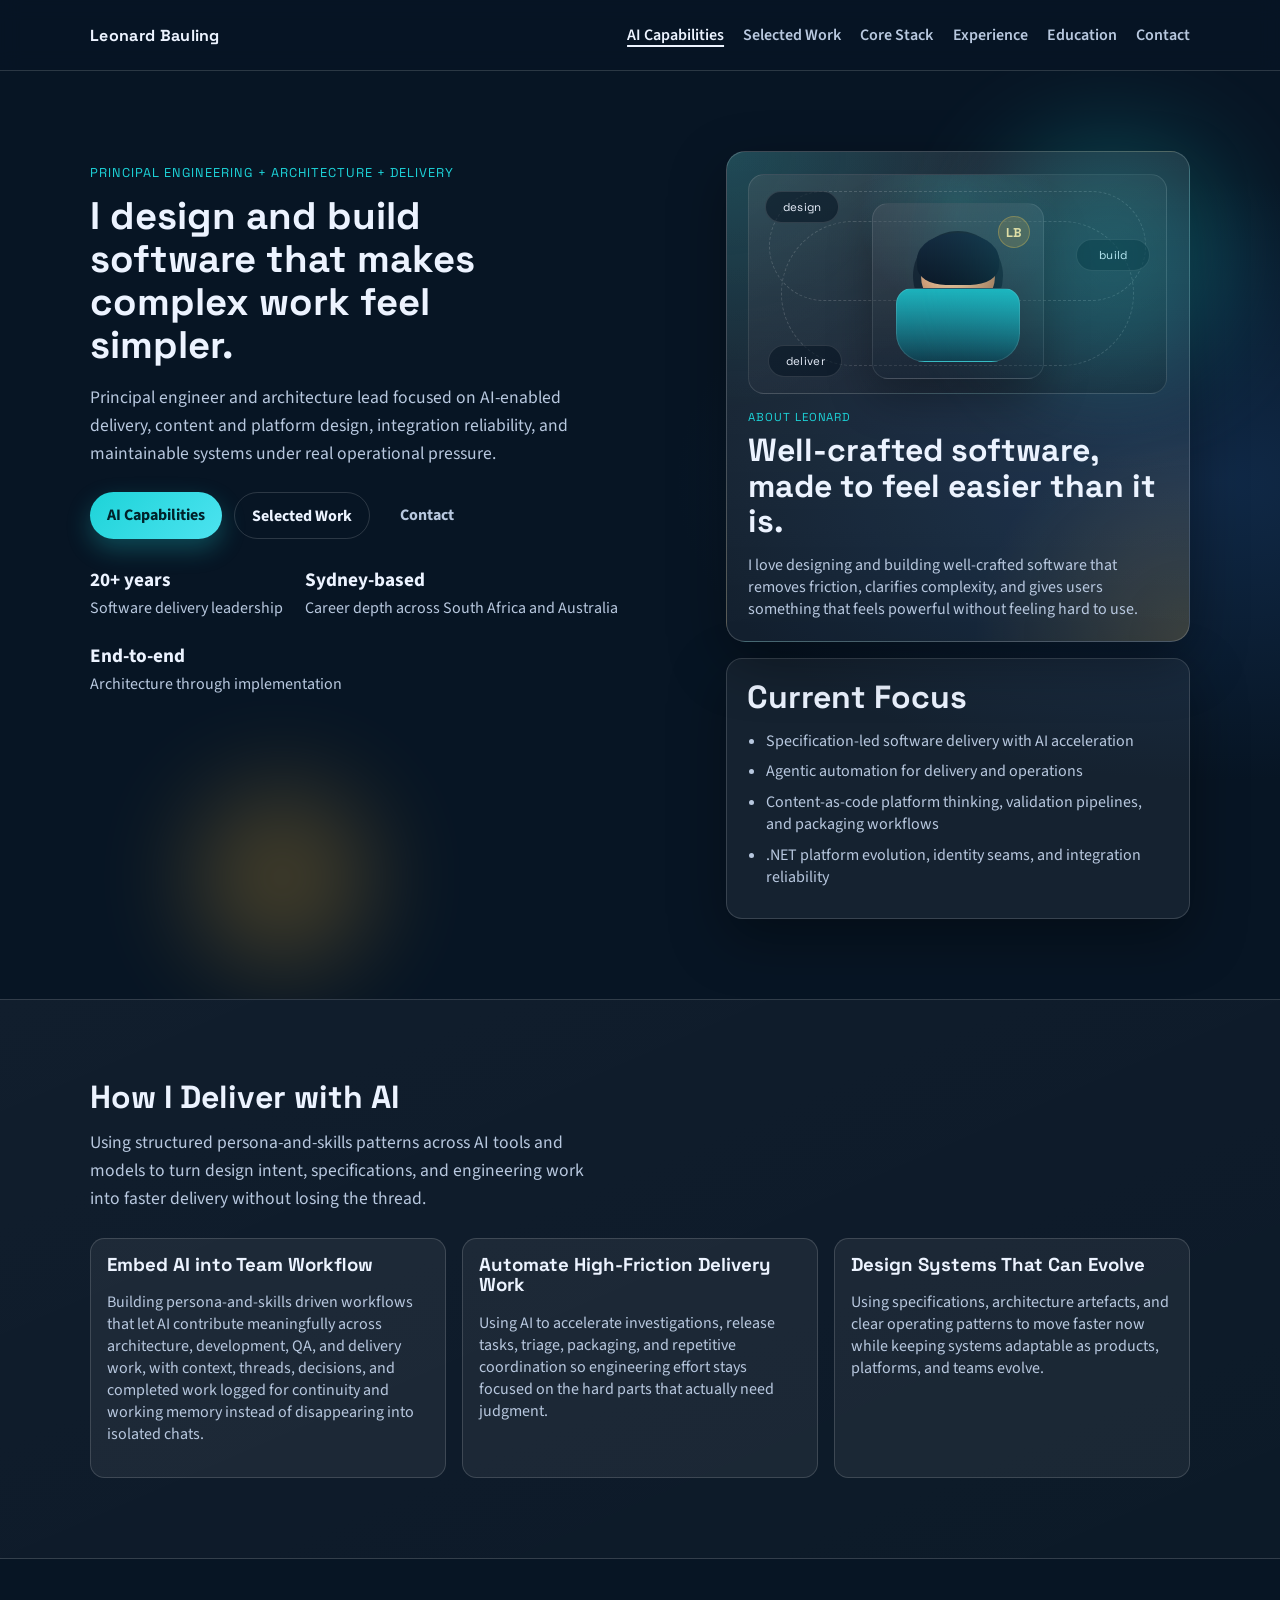
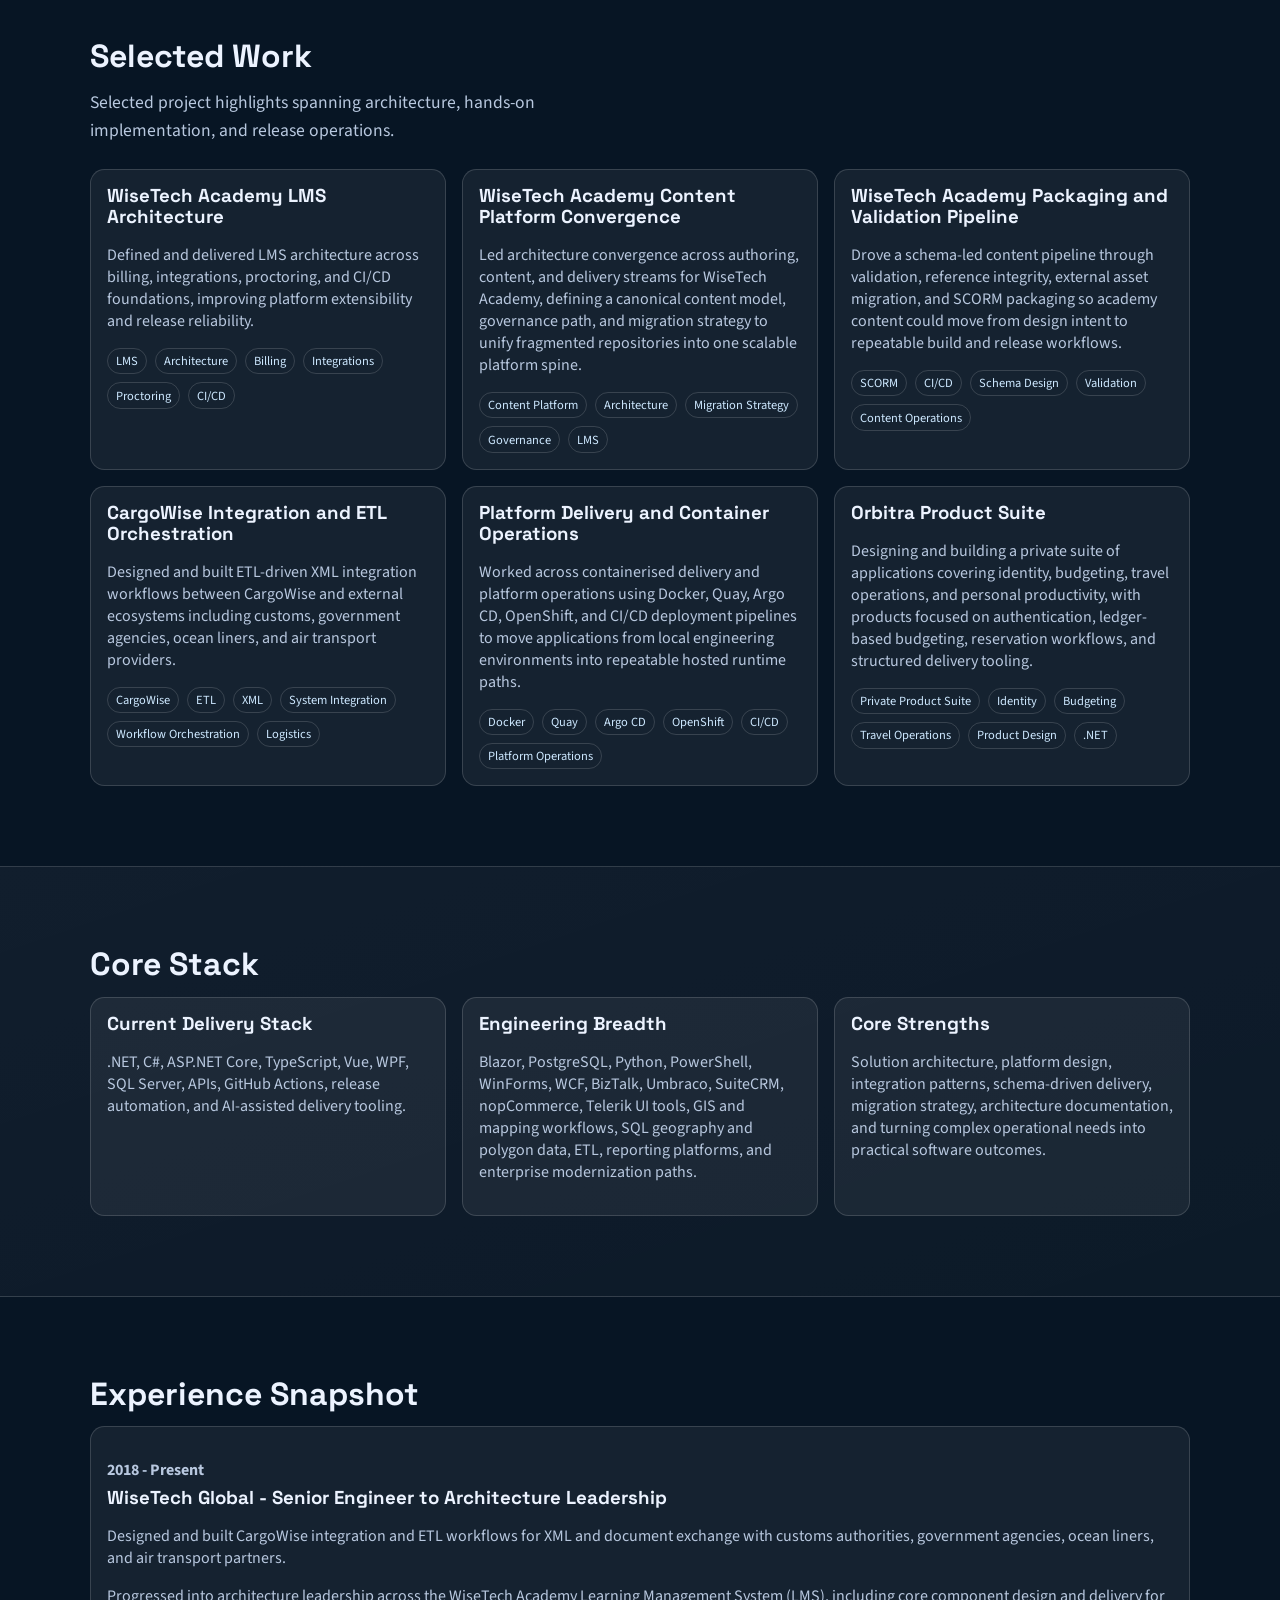
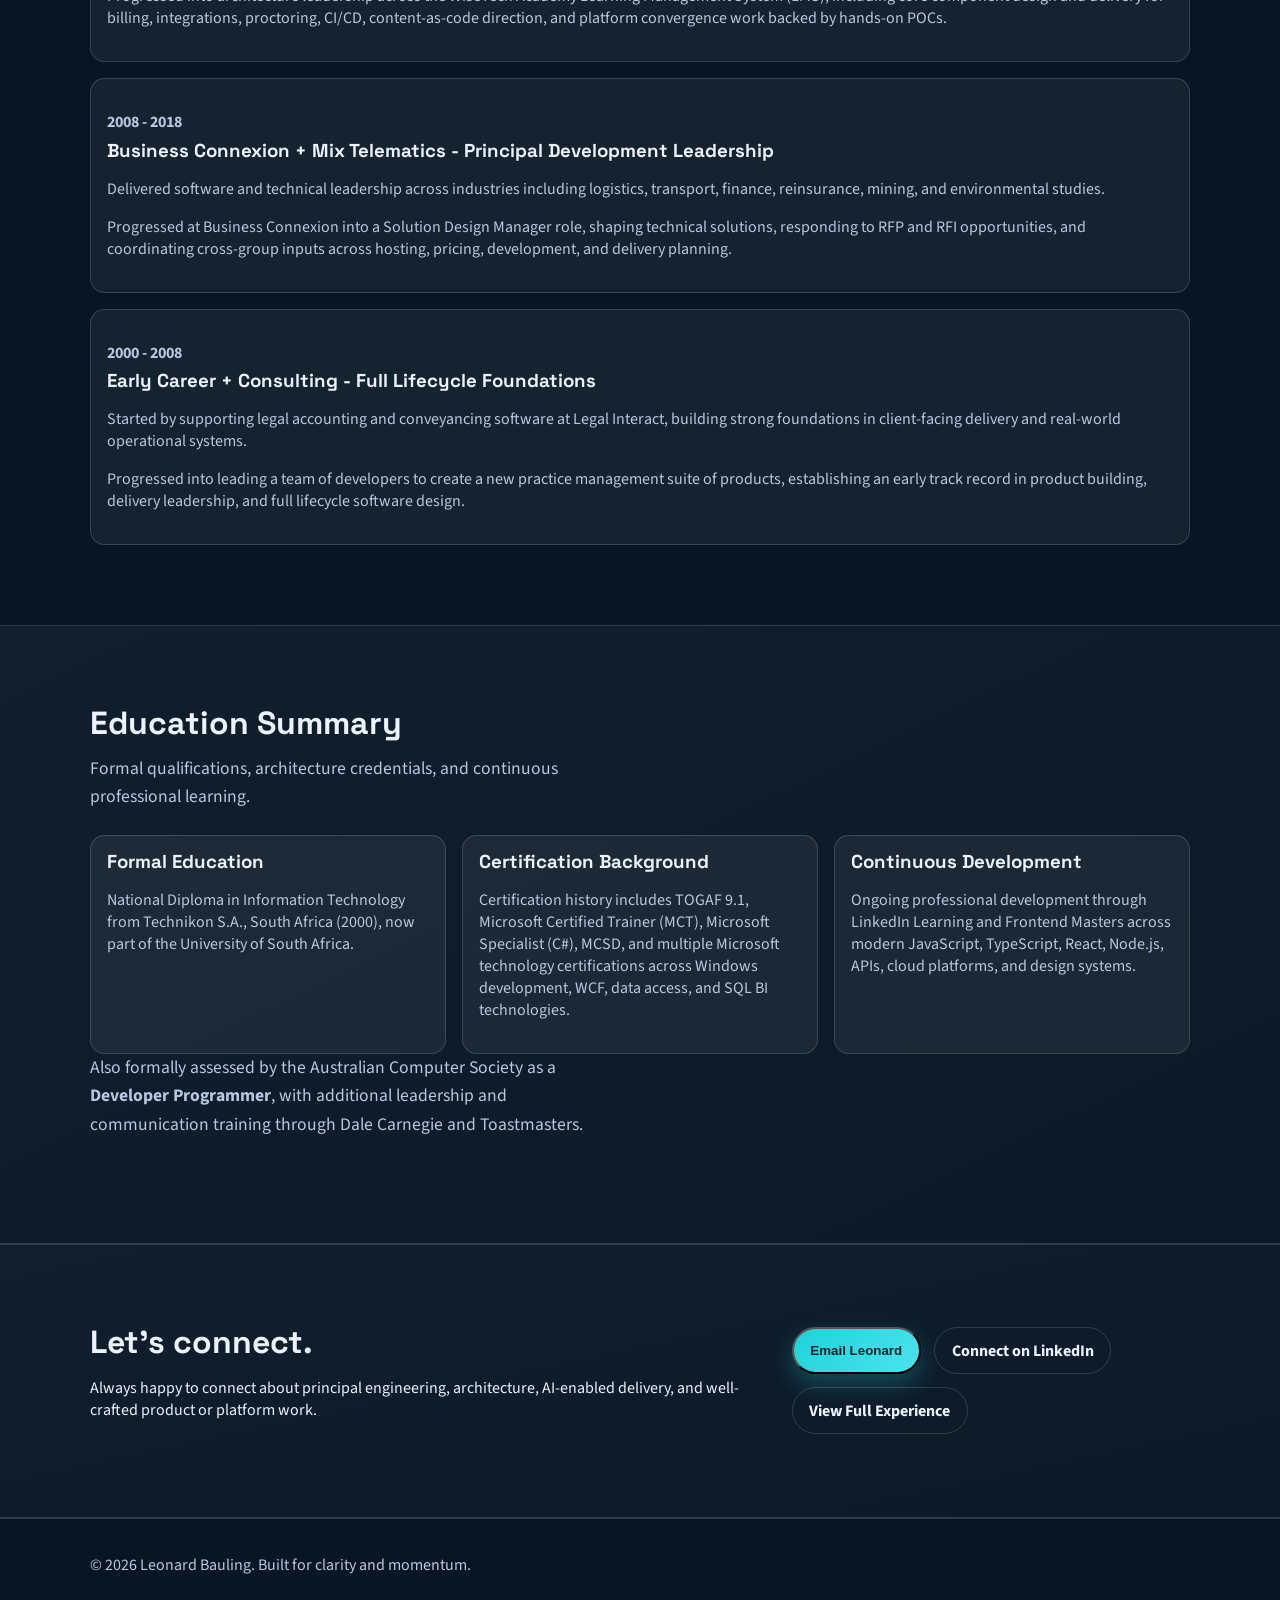
==== commit 199c4bb3: "Polish hero copy and refresh site asset versions" ====
--- a/index.html
+++ b/index.html
@@ -28,7 +28,7 @@
   <link rel="preconnect" href="https://fonts.googleapis.com">
   <link rel="preconnect" href="https://fonts.gstatic.com" crossorigin>
   <link href="https://fonts.googleapis.com/css2?family=Space+Grotesk:wght@500;700&family=Source+Sans+3:wght@400;600;700&display=swap" rel="stylesheet">
-  <link rel="stylesheet" href="assets/css/main.css">
+  <link rel="stylesheet" href="assets/css/main.css?v=20260628a">
   <script type="application/ld+json">
   {
     "@context": "https://schema.org",
@@ -66,7 +66,7 @@
       <div class="container hero-grid">
         <div class="reveal">
           <p class="kicker">Principal Engineering + Architecture + Delivery</p>
-          <h1>I design the architecture, build the hard parts, and help teams ship reliably.</h1>
+          <h1>I design and build software that makes complex work feel simpler.</h1>
           <p class="lead">Principal engineer and architecture lead focused on AI-enabled delivery, content and platform design, integration reliability, and maintainable systems under real operational pressure.</p>
           <div class="cta-row">
             <a class="btn btn-primary" href="#capabilities">AI Capabilities</a>
@@ -240,6 +240,6 @@
     </div>
   </footer>
 
-  <script src="assets/js/main.js?v=20260626a"></script>
+  <script src="assets/js/main.js?v=20260628a"></script>
 </body>
 </html>
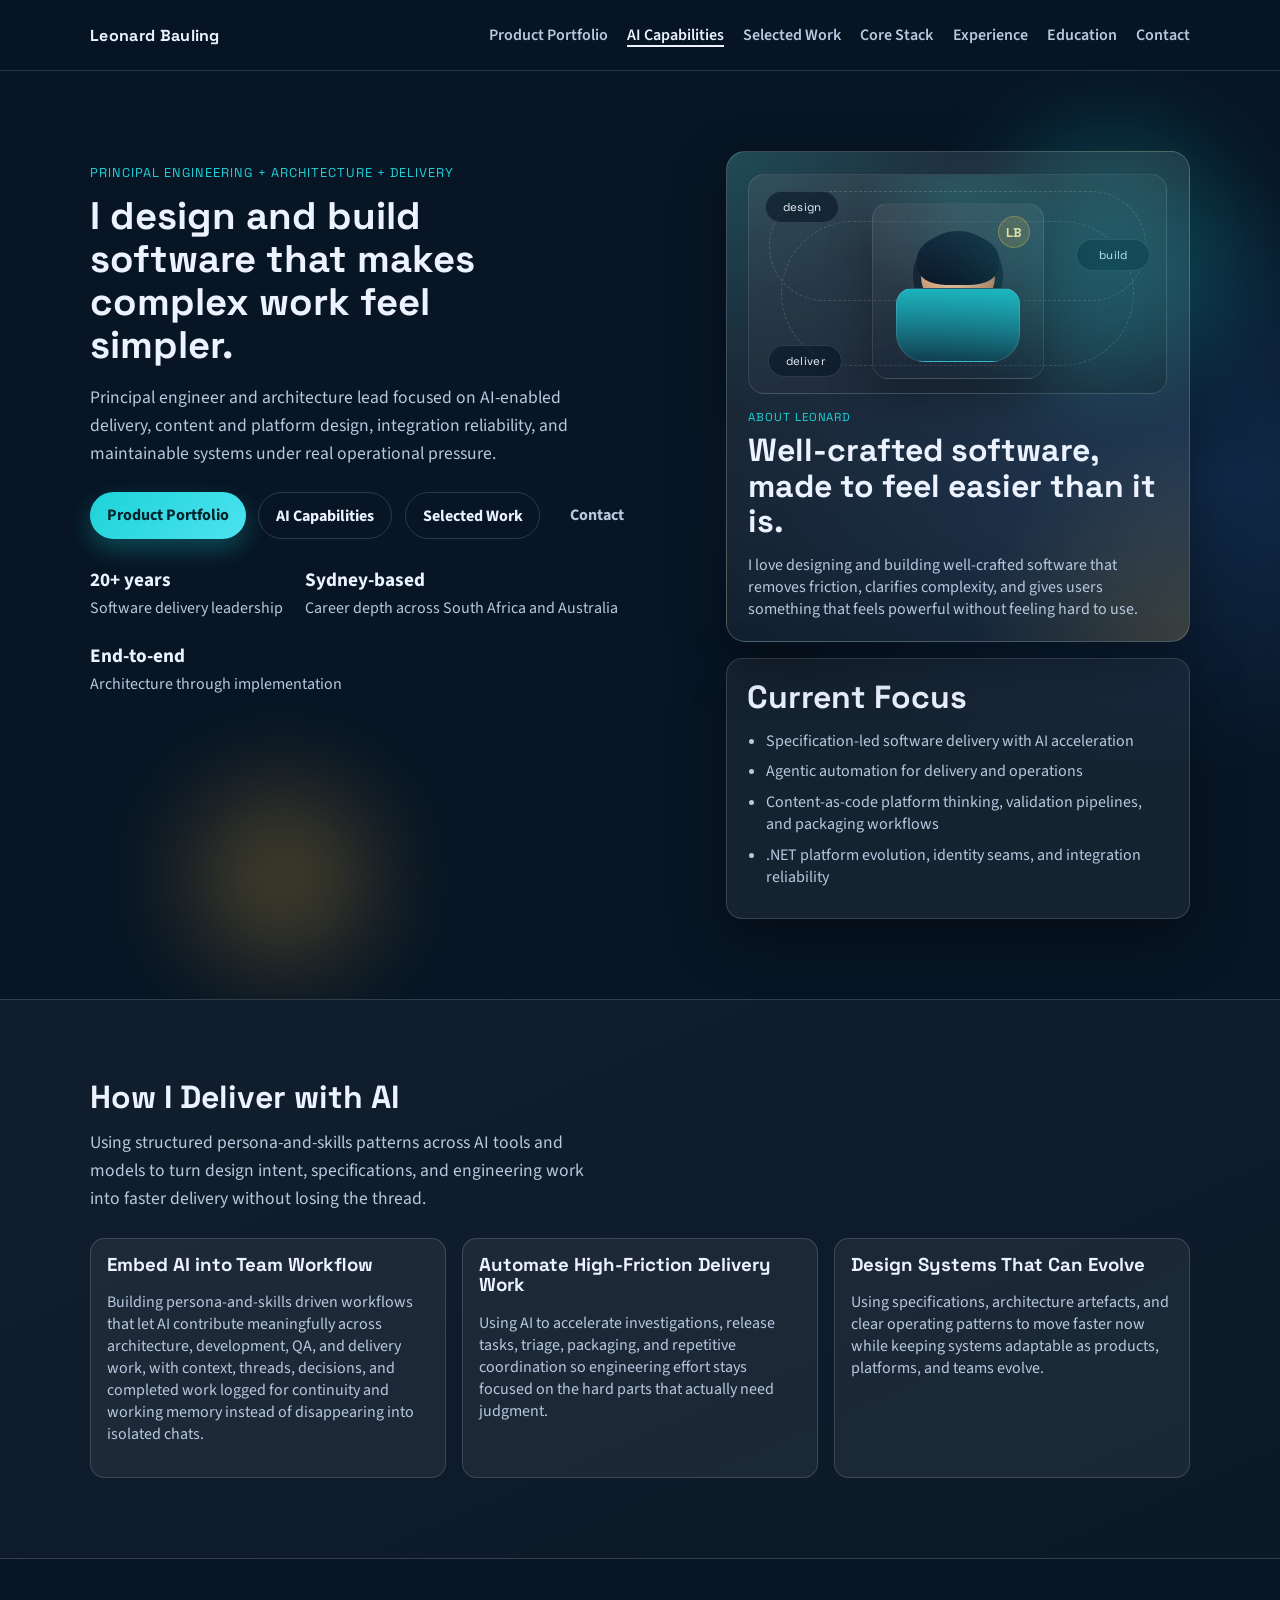
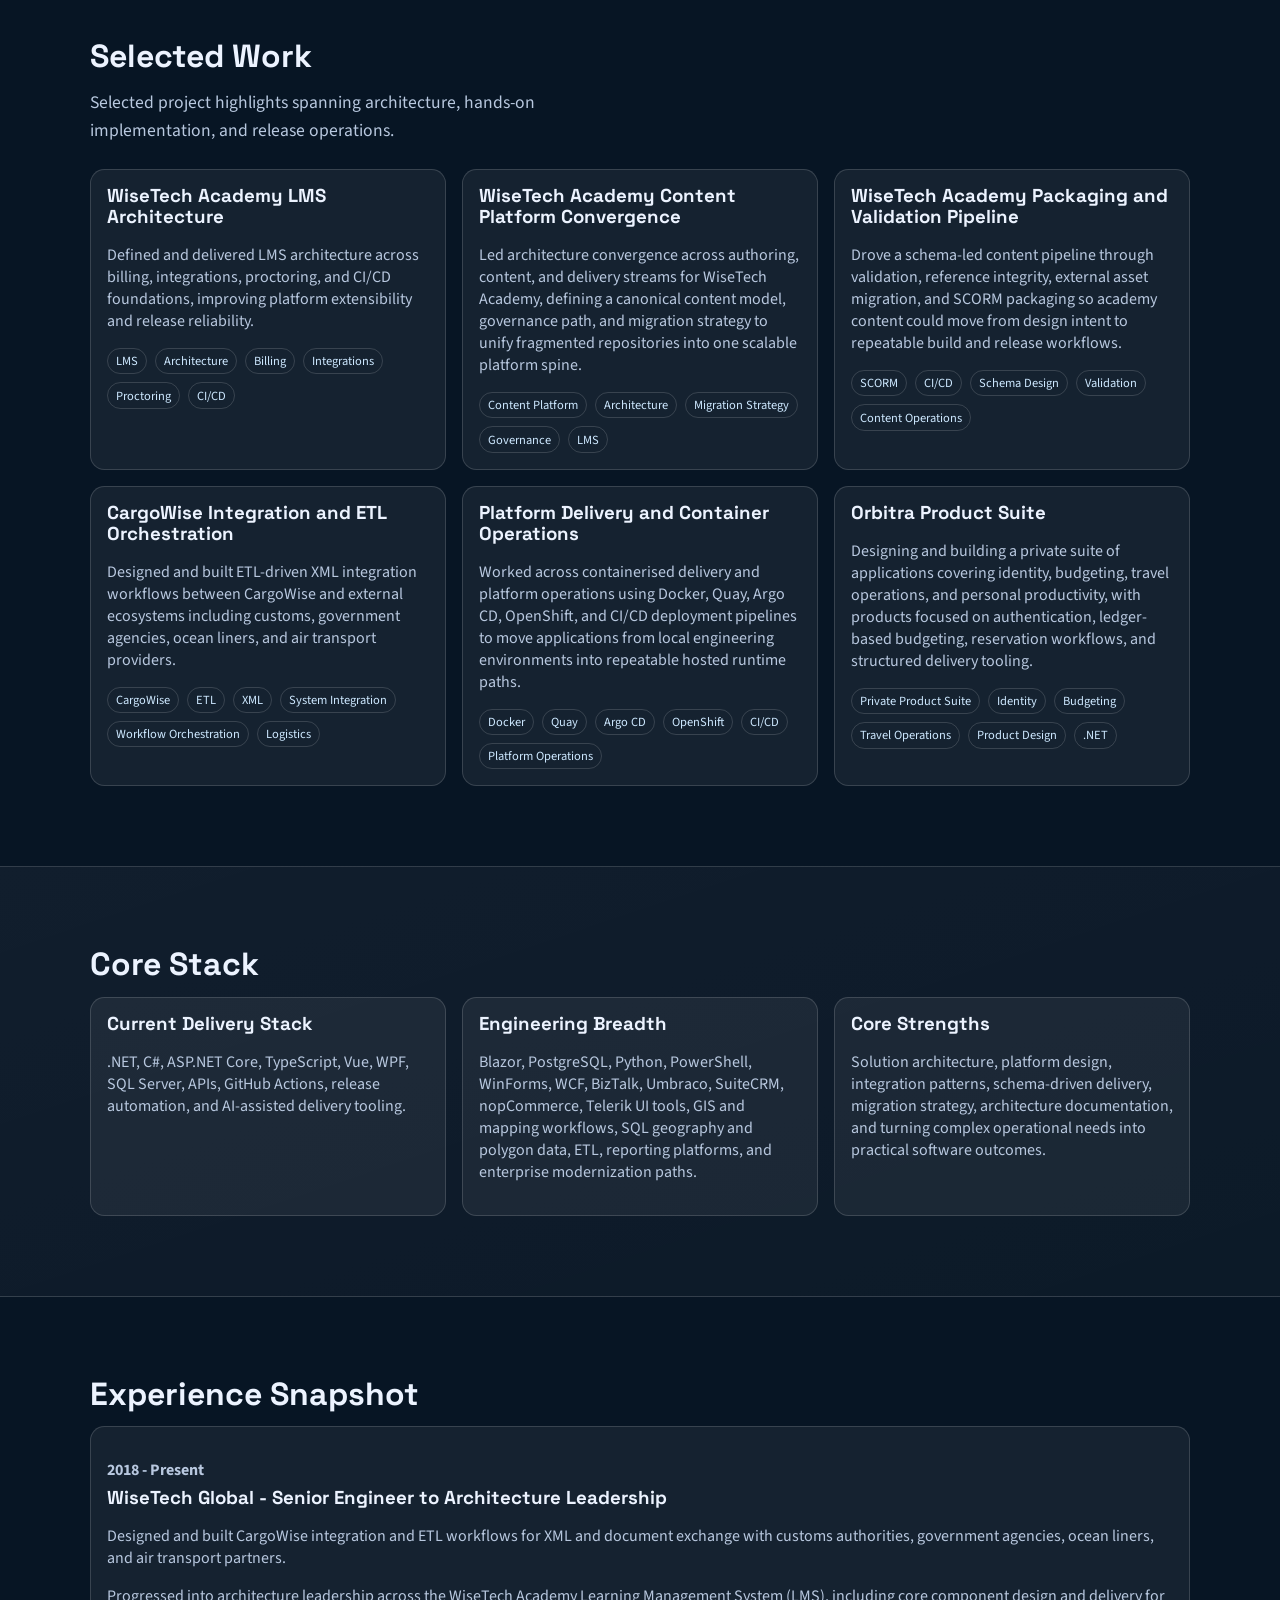
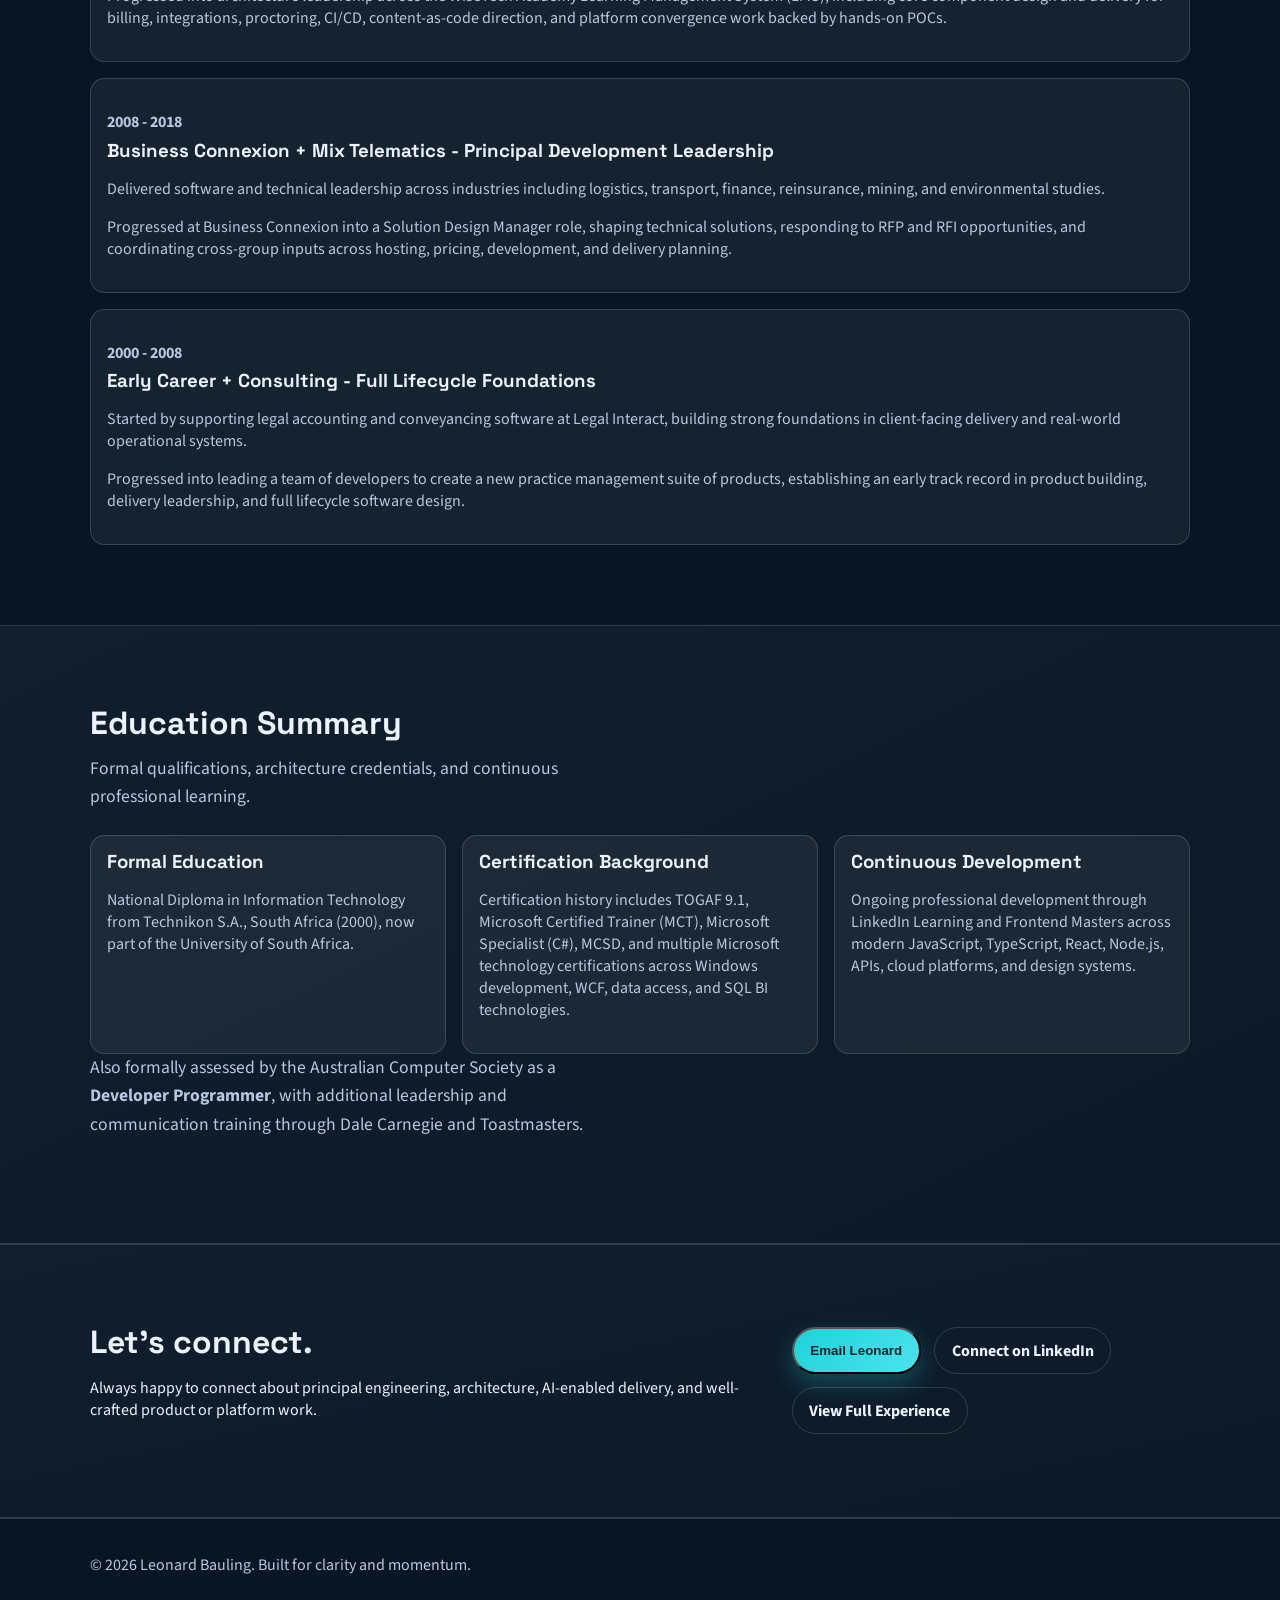
==== commit d69fff69: "Add Orbitra product portfolio page" ====
--- a/index.html
+++ b/index.html
@@ -28,7 +28,7 @@
   <link rel="preconnect" href="https://fonts.googleapis.com">
   <link rel="preconnect" href="https://fonts.gstatic.com" crossorigin>
   <link href="https://fonts.googleapis.com/css2?family=Space+Grotesk:wght@500;700&family=Source+Sans+3:wght@400;600;700&display=swap" rel="stylesheet">
-  <link rel="stylesheet" href="assets/css/main.css?v=20260628a">
+  <link rel="stylesheet" href="assets/css/main.css?v=20260730a">
   <script type="application/ld+json">
   {
     "@context": "https://schema.org",
@@ -51,6 +51,7 @@
         <span></span><span></span><span></span>
       </button>
       <nav id="site-nav" class="site-nav" aria-label="Primary">
+        <a href="product-portfolio.html">Product Portfolio</a>
         <a href="#capabilities">AI Capabilities</a>
         <a href="#work">Selected Work</a>
         <a href="#stack">Core Stack</a>
@@ -69,7 +70,8 @@
           <h1>I design and build software that makes complex work feel simpler.</h1>
           <p class="lead">Principal engineer and architecture lead focused on AI-enabled delivery, content and platform design, integration reliability, and maintainable systems under real operational pressure.</p>
           <div class="cta-row">
-            <a class="btn btn-primary" href="#capabilities">AI Capabilities</a>
+            <a class="btn btn-primary" href="product-portfolio.html">Product Portfolio</a>
+            <a class="btn btn-outline" href="#capabilities">AI Capabilities</a>
             <a class="btn btn-outline" href="#work">Selected Work</a>
             <a class="btn btn-ghost" href="#contact">Contact</a>
           </div>
--- a/assets/css/main.css
+++ b/assets/css/main.css
@@ -538,6 +538,277 @@
   transform: none;
 }
 
+.portfolio-page {
+  background:
+    radial-gradient(1000px 500px at 12% -8%, rgba(246, 183, 60, 0.22), transparent 60%),
+    radial-gradient(900px 520px at 88% 8%, rgba(29, 211, 216, 0.2), transparent 62%),
+    var(--bg);
+}
+
+.portfolio-hero {
+  overflow: hidden;
+}
+
+.portfolio-grid {
+  display: grid;
+  grid-template-columns: 1.1fr 1fr;
+  gap: 2rem;
+  align-items: center;
+}
+
+.portfolio-visual {
+  position: relative;
+  min-height: 460px;
+  border-radius: 1.4rem;
+  border: 1px solid rgba(255, 255, 255, 0.16);
+  background:
+    radial-gradient(circle at 50% 50%, rgba(29, 211, 216, 0.18), transparent 22%),
+    linear-gradient(180deg, rgba(255, 255, 255, 0.08), rgba(255, 255, 255, 0.03));
+  box-shadow: var(--shadow);
+  overflow: hidden;
+}
+
+.visual-core,
+.visual-node,
+.visual-orbit,
+.visual-signal {
+  position: absolute;
+}
+
+.visual-core {
+  top: 50%;
+  left: 50%;
+  width: 160px;
+  height: 160px;
+  transform: translate(-50%, -50%);
+  border-radius: 50%;
+  display: grid;
+  place-items: center;
+  background:
+    radial-gradient(circle at 35% 30%, #fff5d6, #f6b73c 42%, #7b4b00 100%);
+  box-shadow:
+    0 0 0 16px rgba(255, 255, 255, 0.06),
+    0 0 55px rgba(246, 183, 60, 0.3);
+}
+
+.visual-core-label {
+  font-family: "Space Grotesk", sans-serif;
+  font-size: 1.3rem;
+  font-weight: 700;
+  color: #2d1a00;
+}
+
+.visual-orbit {
+  top: 50%;
+  left: 50%;
+  border: 1px dashed rgba(255, 255, 255, 0.16);
+  border-radius: 50%;
+  transform: translate(-50%, -50%);
+  animation: rotateOrbit 16s linear infinite;
+}
+
+.orbit-one {
+  width: 260px;
+  height: 260px;
+}
+
+.orbit-two {
+  width: 360px;
+  height: 220px;
+  animation-duration: 20s;
+  animation-direction: reverse;
+}
+
+.orbit-three {
+  width: 420px;
+  height: 320px;
+  animation-duration: 28s;
+}
+
+.visual-node {
+  display: grid;
+  gap: 0.15rem;
+  min-width: 150px;
+  padding: 0.9rem 1rem;
+  border-radius: 1rem;
+  border: 1px solid rgba(255, 255, 255, 0.14);
+  background: rgba(7, 21, 36, 0.82);
+  box-shadow: 0 16px 34px rgba(0, 0, 0, 0.24);
+  backdrop-filter: blur(8px);
+}
+
+.visual-node strong {
+  font-family: "Space Grotesk", sans-serif;
+  font-size: 1rem;
+}
+
+.visual-node span {
+  color: var(--text-muted);
+  font-size: 0.92rem;
+}
+
+.node-identity {
+  top: 3rem;
+  left: 1.8rem;
+  animation: floatNode 5.2s ease-in-out infinite;
+}
+
+.node-ledger {
+  right: 1.8rem;
+  bottom: 3rem;
+  animation: floatNode 6.4s ease-in-out infinite;
+}
+
+.node-flow {
+  top: 7rem;
+  right: 2.1rem;
+  animation: floatNode 5.8s ease-in-out infinite reverse;
+}
+
+.visual-signal {
+  width: 14px;
+  height: 14px;
+  border-radius: 50%;
+  background: var(--accent);
+  box-shadow: 0 0 18px rgba(29, 211, 216, 0.65);
+}
+
+.signal-a {
+  top: 8.5rem;
+  left: 46%;
+  animation: pulseSignal 2s ease-in-out infinite;
+}
+
+.signal-b {
+  bottom: 6.5rem;
+  left: 29%;
+  animation: pulseSignal 2.4s ease-in-out infinite;
+}
+
+.signal-c {
+  top: 50%;
+  right: 26%;
+  animation: pulseSignal 1.8s ease-in-out infinite;
+}
+
+.portfolio-card,
+.portfolio-closing {
+  border: 1px solid var(--line);
+  border-radius: 1.2rem;
+  background:
+    linear-gradient(180deg, rgba(255, 255, 255, 0.08), rgba(255, 255, 255, 0.03)),
+    var(--surface);
+  padding: 1.4rem;
+  box-shadow: var(--shadow);
+}
+
+.portfolio-card-ledger {
+  background:
+    radial-gradient(circle at top right, rgba(29, 211, 216, 0.13), transparent 26%),
+    linear-gradient(180deg, rgba(255, 255, 255, 0.08), rgba(255, 255, 255, 0.03)),
+    var(--surface);
+}
+
+.portfolio-card-head {
+  display: flex;
+  align-items: start;
+  justify-content: space-between;
+  gap: 1rem;
+  margin-bottom: 1rem;
+}
+
+.portfolio-label {
+  margin: 0 0 0.45rem;
+  font-family: "Space Grotesk", sans-serif;
+  color: var(--accent);
+  letter-spacing: 0.08em;
+  text-transform: uppercase;
+  font-size: 0.74rem;
+}
+
+.portfolio-copy {
+  margin: 0 0 1.3rem;
+  color: var(--text-muted);
+  font-size: 1.05rem;
+  line-height: 1.7;
+}
+
+.portfolio-columns {
+  display: grid;
+  grid-template-columns: minmax(0, 0.95fr) minmax(0, 1.05fr);
+  gap: 1.3rem;
+}
+
+.portfolio-list {
+  margin: 0;
+  padding-left: 1.1rem;
+  color: var(--text-muted);
+}
+
+.portfolio-list li {
+  margin-bottom: 0.7rem;
+}
+
+.endpoint-list {
+  display: grid;
+  gap: 0.85rem;
+}
+
+.endpoint-card {
+  display: block;
+  text-decoration: none;
+  padding: 1rem;
+  border-radius: 1rem;
+  border: 1px solid rgba(255, 255, 255, 0.12);
+  background: rgba(255, 255, 255, 0.04);
+  transition: transform 0.2s ease, border-color 0.2s ease, background 0.2s ease;
+}
+
+.endpoint-card:hover {
+  transform: translateY(-2px);
+  border-color: rgba(29, 211, 216, 0.45);
+  background: rgba(255, 255, 255, 0.07);
+}
+
+.endpoint-card strong,
+.endpoint-card small,
+.endpoint-card .endpoint-type {
+  display: block;
+}
+
+.endpoint-card strong {
+  margin: 0.2rem 0 0.3rem;
+  font-family: "Space Grotesk", sans-serif;
+}
+
+.endpoint-card small {
+  color: var(--text-muted);
+  line-height: 1.45;
+}
+
+.endpoint-type {
+  color: var(--accent-2);
+  font-family: "Space Grotesk", sans-serif;
+  font-size: 0.75rem;
+  letter-spacing: 0.08em;
+  text-transform: uppercase;
+}
+
+@keyframes rotateOrbit {
+  from { transform: translate(-50%, -50%) rotate(0deg); }
+  to { transform: translate(-50%, -50%) rotate(360deg); }
+}
+
+@keyframes floatNode {
+  0%, 100% { transform: translateY(0); }
+  50% { transform: translateY(-8px); }
+}
+
+@keyframes pulseSignal {
+  0%, 100% { opacity: 0.45; transform: scale(0.8); }
+  50% { opacity: 1; transform: scale(1.2); }
+}
+
 @media (prefers-reduced-motion: reduce) {
   html {
     scroll-behavior: auto;
@@ -556,13 +827,25 @@
     transform: none;
     transition: none;
   }
+
+  .visual-orbit,
+  .node-identity,
+  .node-ledger,
+  .node-flow,
+  .signal-a,
+  .signal-b,
+  .signal-c {
+    animation: none;
+  }
 }
 
 @media (max-width: 920px) {
   .hero-grid,
+  .portfolio-grid,
   .card-grid,
   .project-grid,
-  .stack-grid {
+  .stack-grid,
+  .portfolio-columns {
     grid-template-columns: 1fr;
   }
 
@@ -597,4 +880,37 @@
   .site-nav.is-open {
     display: flex;
   }
-}
+
+  .portfolio-visual {
+    min-height: 380px;
+  }
+
+  .visual-core {
+    width: 132px;
+    height: 132px;
+  }
+
+  .visual-node {
+    min-width: 118px;
+    padding: 0.7rem 0.8rem;
+  }
+
+  .node-identity {
+    top: 1.4rem;
+    left: 1rem;
+  }
+
+  .node-flow {
+    top: 5.3rem;
+    right: 1rem;
+  }
+
+  .node-ledger {
+    right: 1rem;
+    bottom: 1.4rem;
+  }
+
+  .portfolio-card-head {
+    flex-direction: column;
+  }
+}
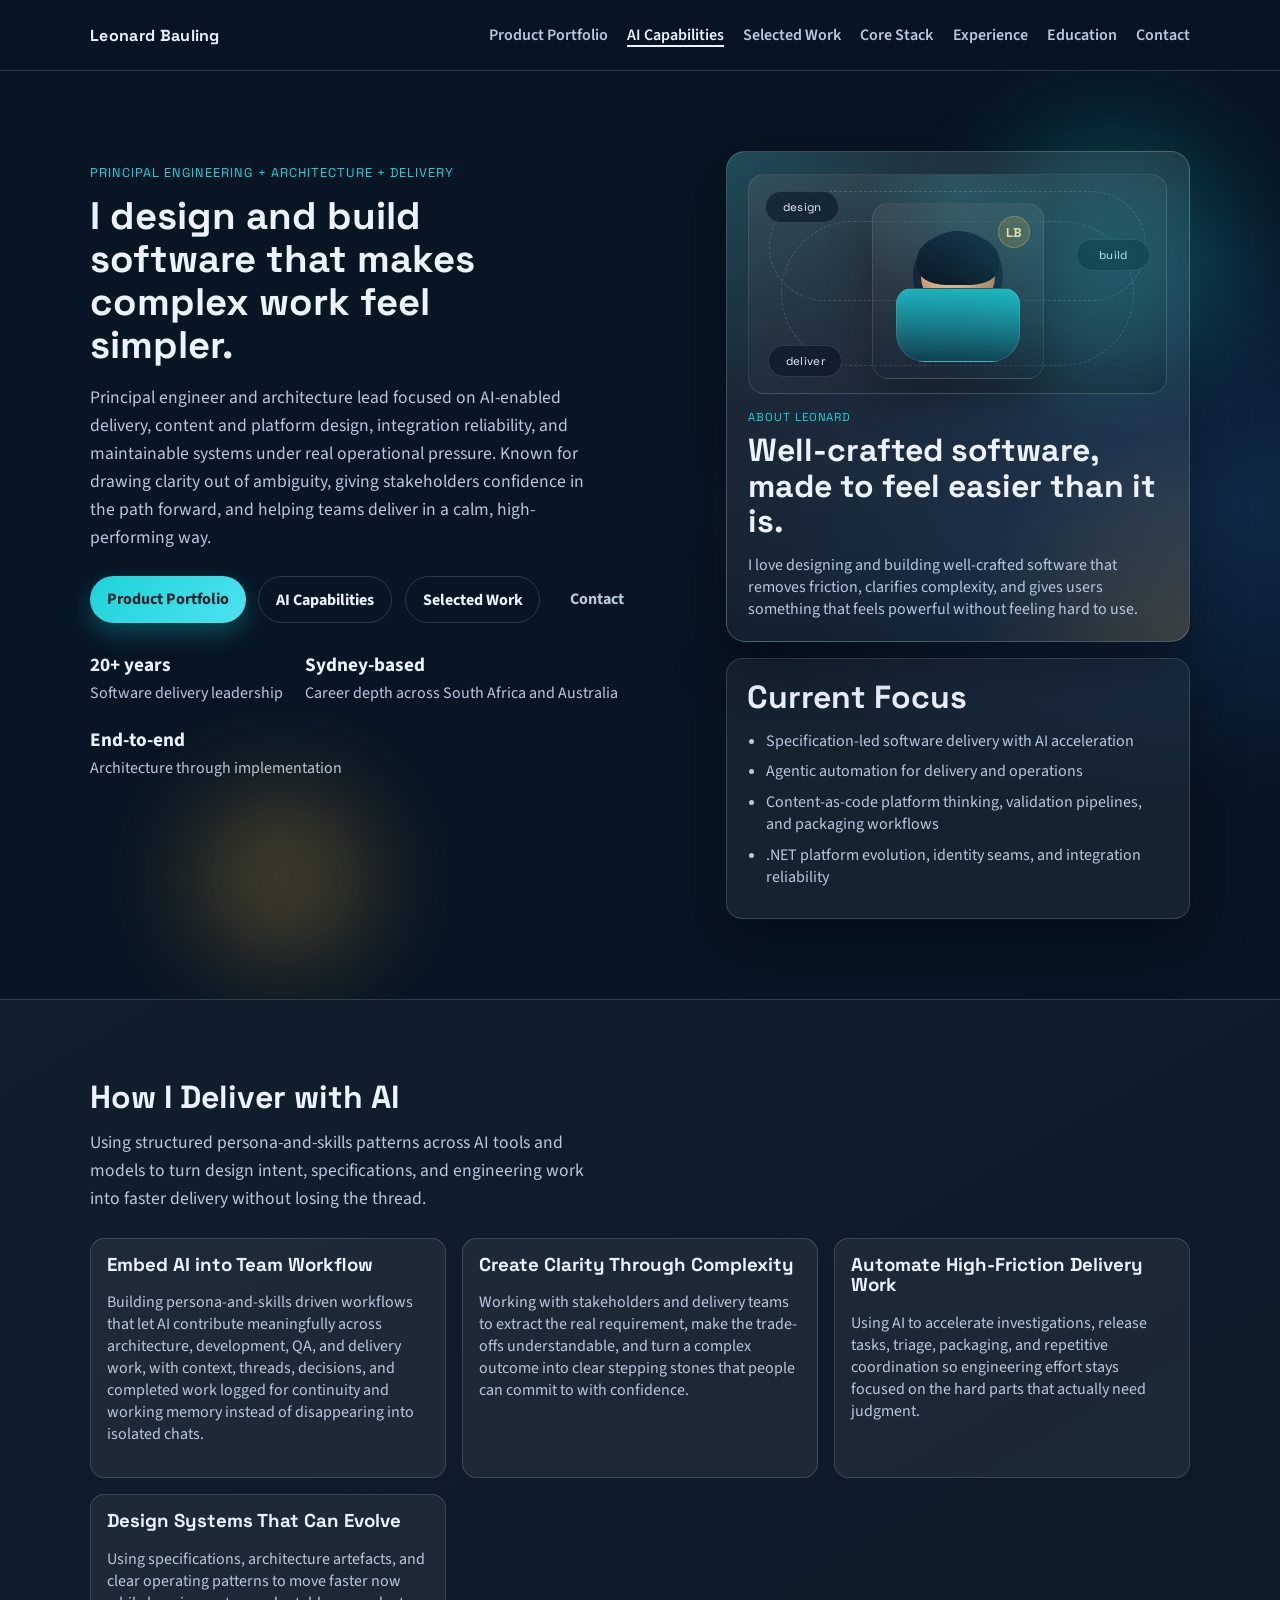
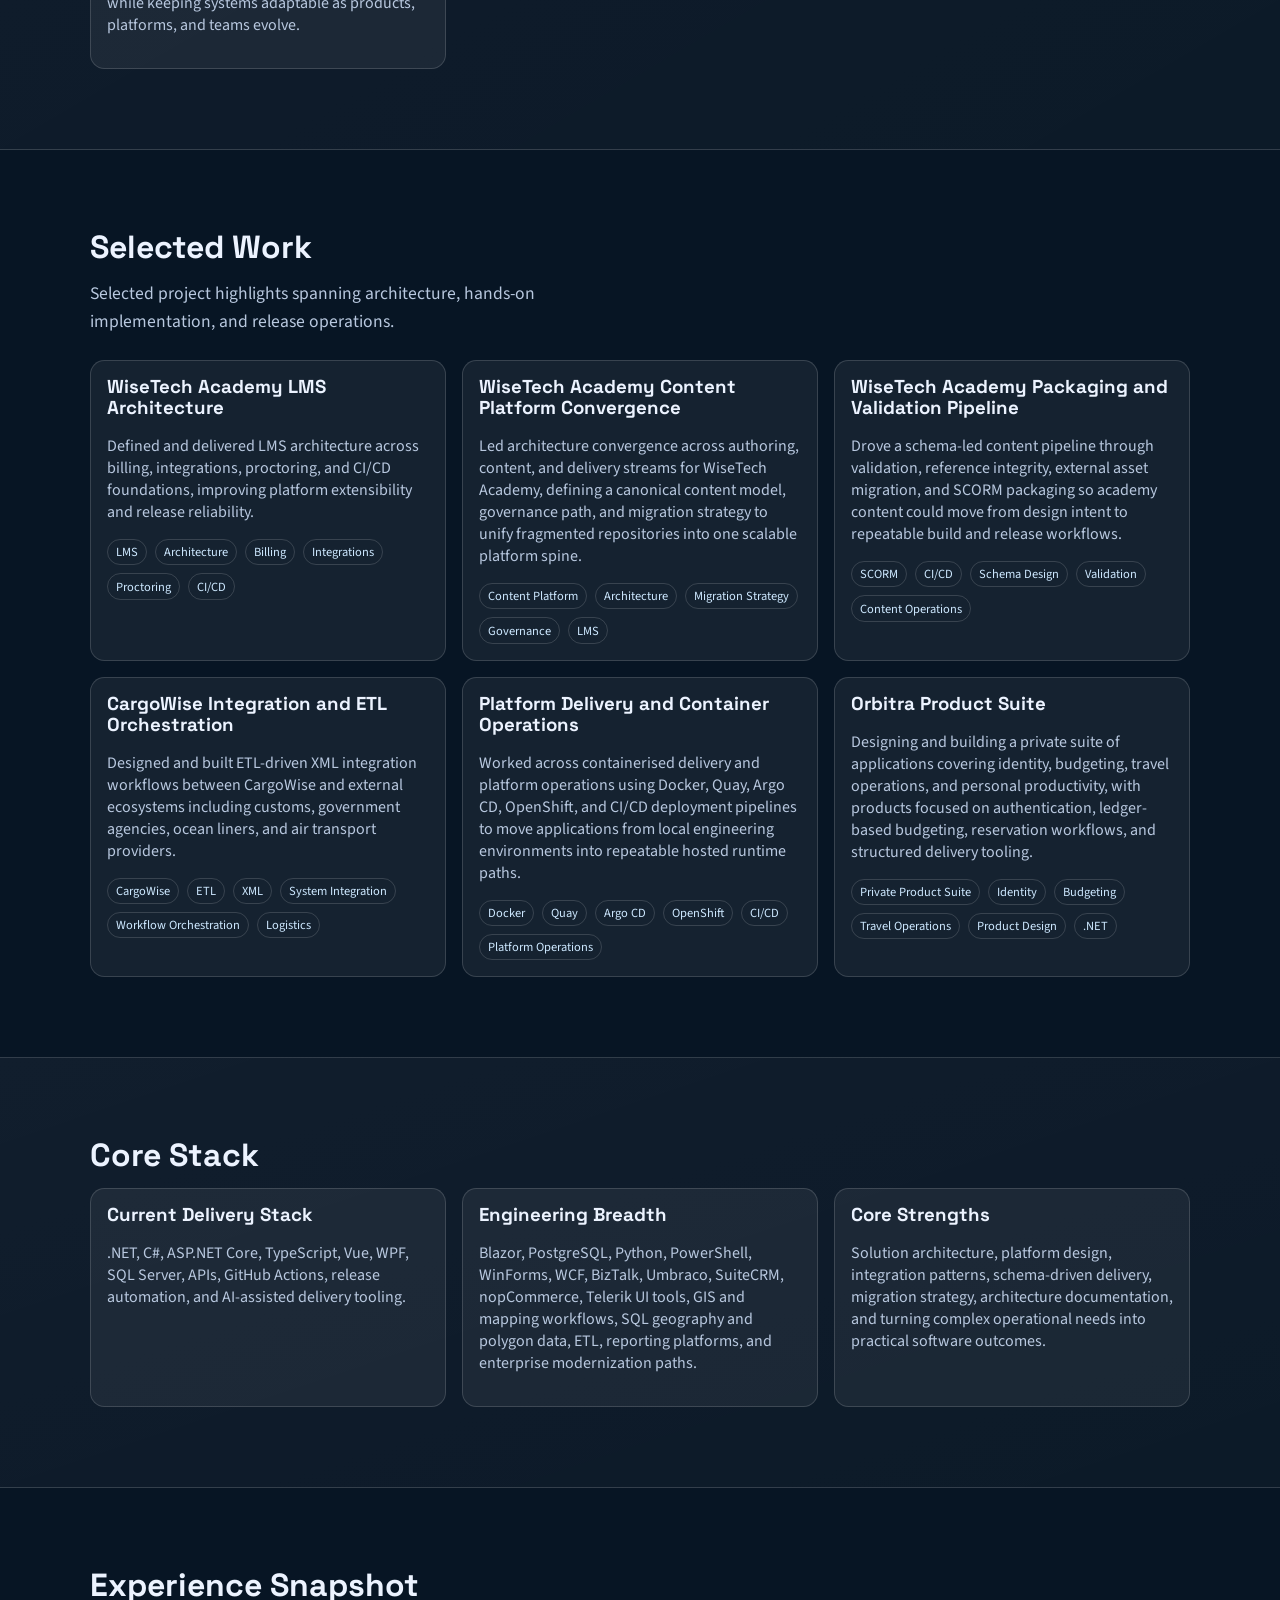
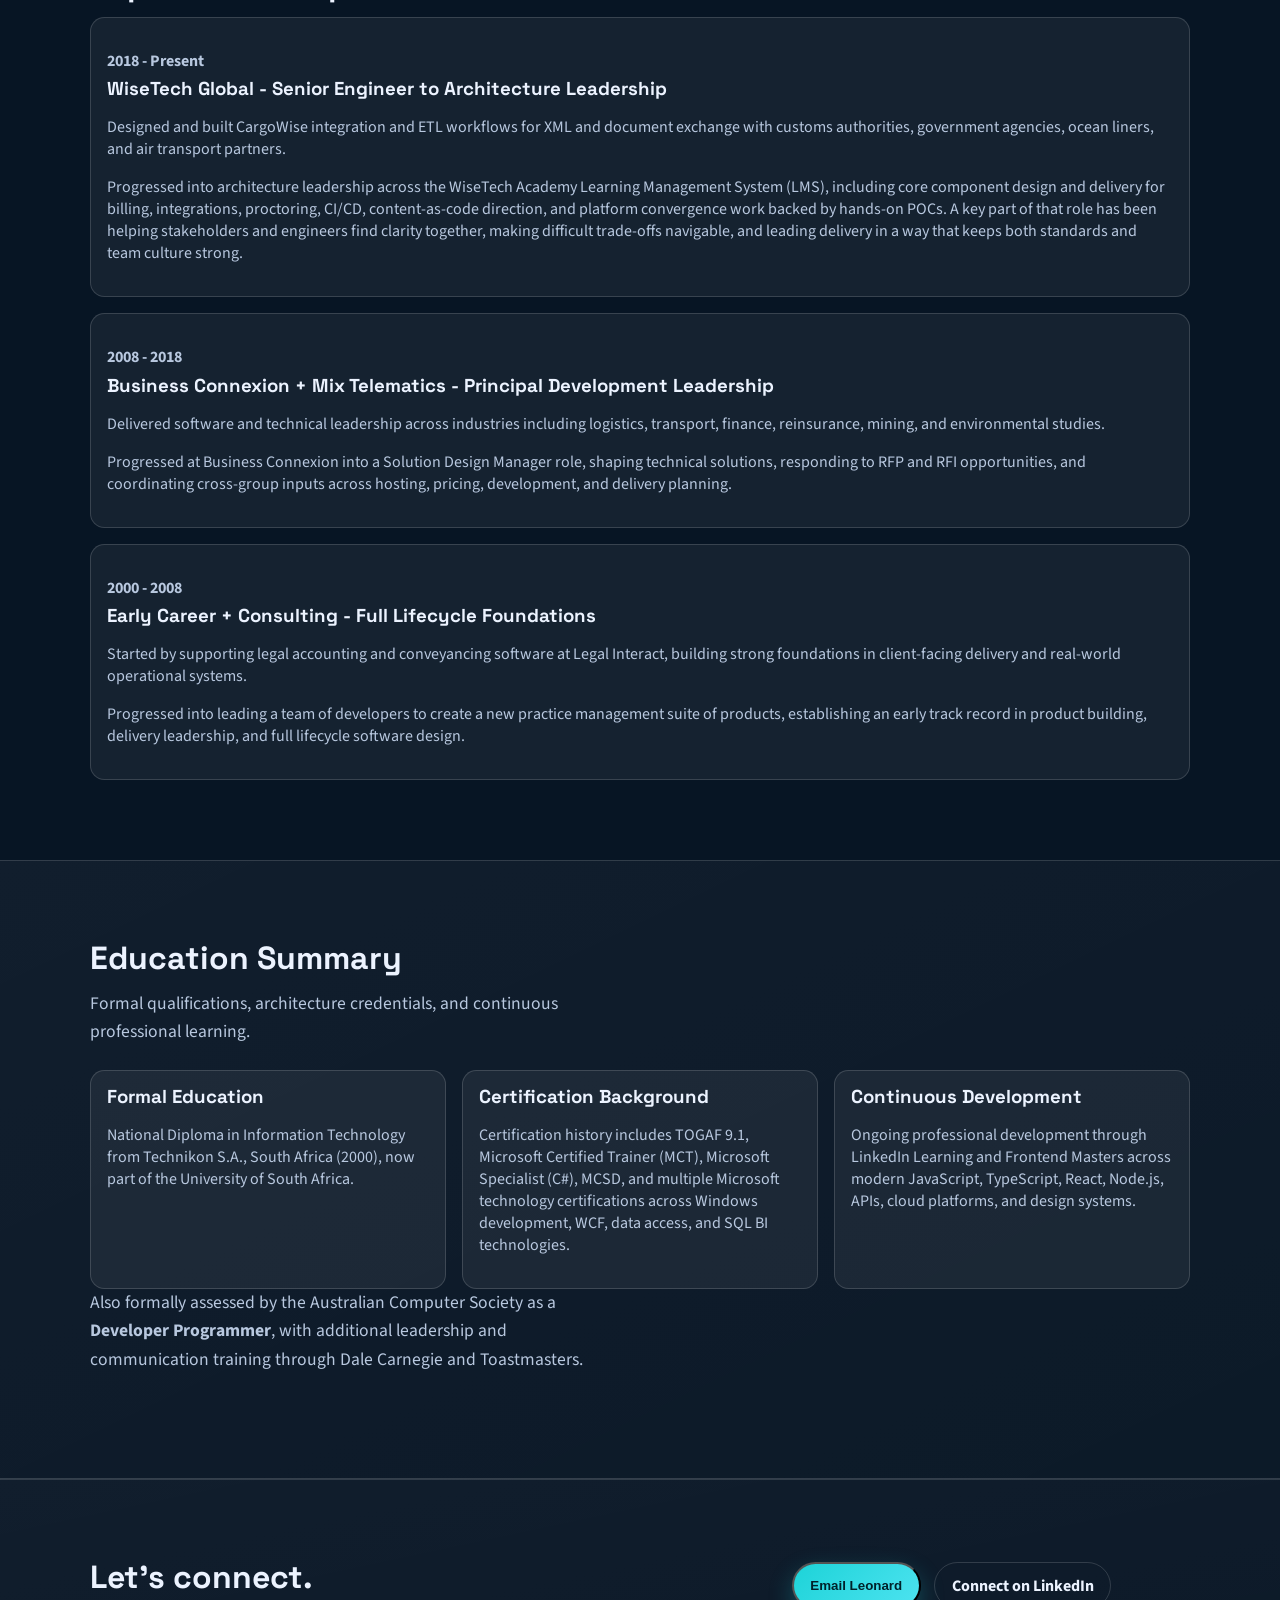
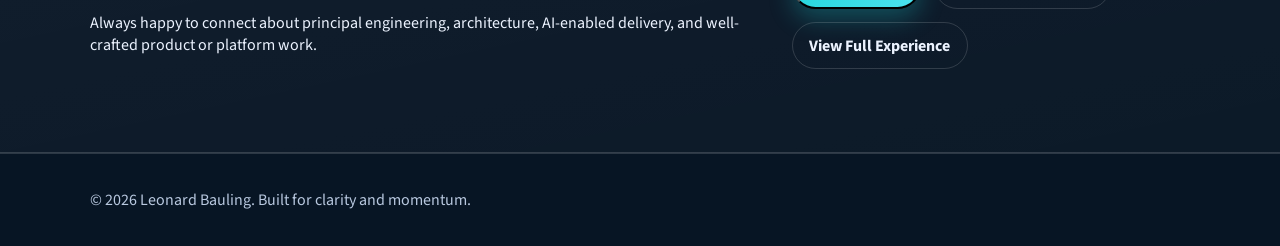
==== commit 79f88f04: "Strengthen personal site leadership positioning" ====
--- a/index.html
+++ b/index.html
@@ -28,7 +28,7 @@
   <link rel="preconnect" href="https://fonts.googleapis.com">
   <link rel="preconnect" href="https://fonts.gstatic.com" crossorigin>
   <link href="https://fonts.googleapis.com/css2?family=Space+Grotesk:wght@500;700&family=Source+Sans+3:wght@400;600;700&display=swap" rel="stylesheet">
-  <link rel="stylesheet" href="assets/css/main.css?v=20260730a">
+  <link rel="stylesheet" href="assets/css/main.css?v=20260814a">
   <script type="application/ld+json">
   {
     "@context": "https://schema.org",
@@ -51,7 +51,7 @@
         <span></span><span></span><span></span>
       </button>
       <nav id="site-nav" class="site-nav" aria-label="Primary">
-        <a href="product-portfolio.html">Product Portfolio</a>
+        <a href="product-portfolio.html?v=20260814a">Product Portfolio</a>
         <a href="#capabilities">AI Capabilities</a>
         <a href="#work">Selected Work</a>
         <a href="#stack">Core Stack</a>
@@ -68,9 +68,9 @@
         <div class="reveal">
           <p class="kicker">Principal Engineering + Architecture + Delivery</p>
           <h1>I design and build software that makes complex work feel simpler.</h1>
-          <p class="lead">Principal engineer and architecture lead focused on AI-enabled delivery, content and platform design, integration reliability, and maintainable systems under real operational pressure.</p>
+          <p class="lead">Principal engineer and architecture lead focused on AI-enabled delivery, content and platform design, integration reliability, and maintainable systems under real operational pressure. Known for drawing clarity out of ambiguity, giving stakeholders confidence in the path forward, and helping teams deliver in a calm, high-performing way.</p>
           <div class="cta-row">
-            <a class="btn btn-primary" href="product-portfolio.html">Product Portfolio</a>
+            <a class="btn btn-primary" href="product-portfolio.html?v=20260814a">Product Portfolio</a>
             <a class="btn btn-outline" href="#capabilities">AI Capabilities</a>
             <a class="btn btn-outline" href="#work">Selected Work</a>
             <a class="btn btn-ghost" href="#contact">Contact</a>
@@ -124,6 +124,10 @@
             <p>Building persona-and-skills driven workflows that let AI contribute meaningfully across architecture, development, QA, and delivery work, with context, threads, decisions, and completed work logged for continuity and working memory instead of disappearing into isolated chats.</p>
           </article>
           <article class="feature-card">
+            <h3>Create Clarity Through Complexity</h3>
+            <p>Working with stakeholders and delivery teams to extract the real requirement, make the trade-offs understandable, and turn a complex outcome into clear stepping stones that people can commit to with confidence.</p>
+          </article>
+          <article class="feature-card">
             <h3>Automate High-Friction Delivery Work</h3>
             <p>Using AI to accelerate investigations, release tasks, triage, packaging, and repetitive coordination so engineering effort stays focused on the hard parts that actually need judgment.</p>
           </article>
@@ -171,7 +175,7 @@
             <p class="period">2018 - Present</p>
             <h3>WiseTech Global - Senior Engineer to Architecture Leadership</h3>
             <p>Designed and built CargoWise integration and ETL workflows for XML and document exchange with customs authorities, government agencies, ocean liners, and air transport partners.</p>
-            <p>Progressed into architecture leadership across the WiseTech Academy Learning Management System (LMS), including core component design and delivery for billing, integrations, proctoring, CI/CD, content-as-code direction, and platform convergence work backed by hands-on POCs.</p>
+            <p>Progressed into architecture leadership across the WiseTech Academy Learning Management System (LMS), including core component design and delivery for billing, integrations, proctoring, CI/CD, content-as-code direction, and platform convergence work backed by hands-on POCs. A key part of that role has been helping stakeholders and engineers find clarity together, making difficult trade-offs navigable, and leading delivery in a way that keeps both standards and team culture strong.</p>
           </article>
           <article>
             <p class="period">2008 - 2018</p>
@@ -242,6 +246,6 @@
     </div>
   </footer>
 
-  <script src="assets/js/main.js?v=20260628a"></script>
+  <script src="assets/js/main.js?v=20260814a"></script>
 </body>
 </html>
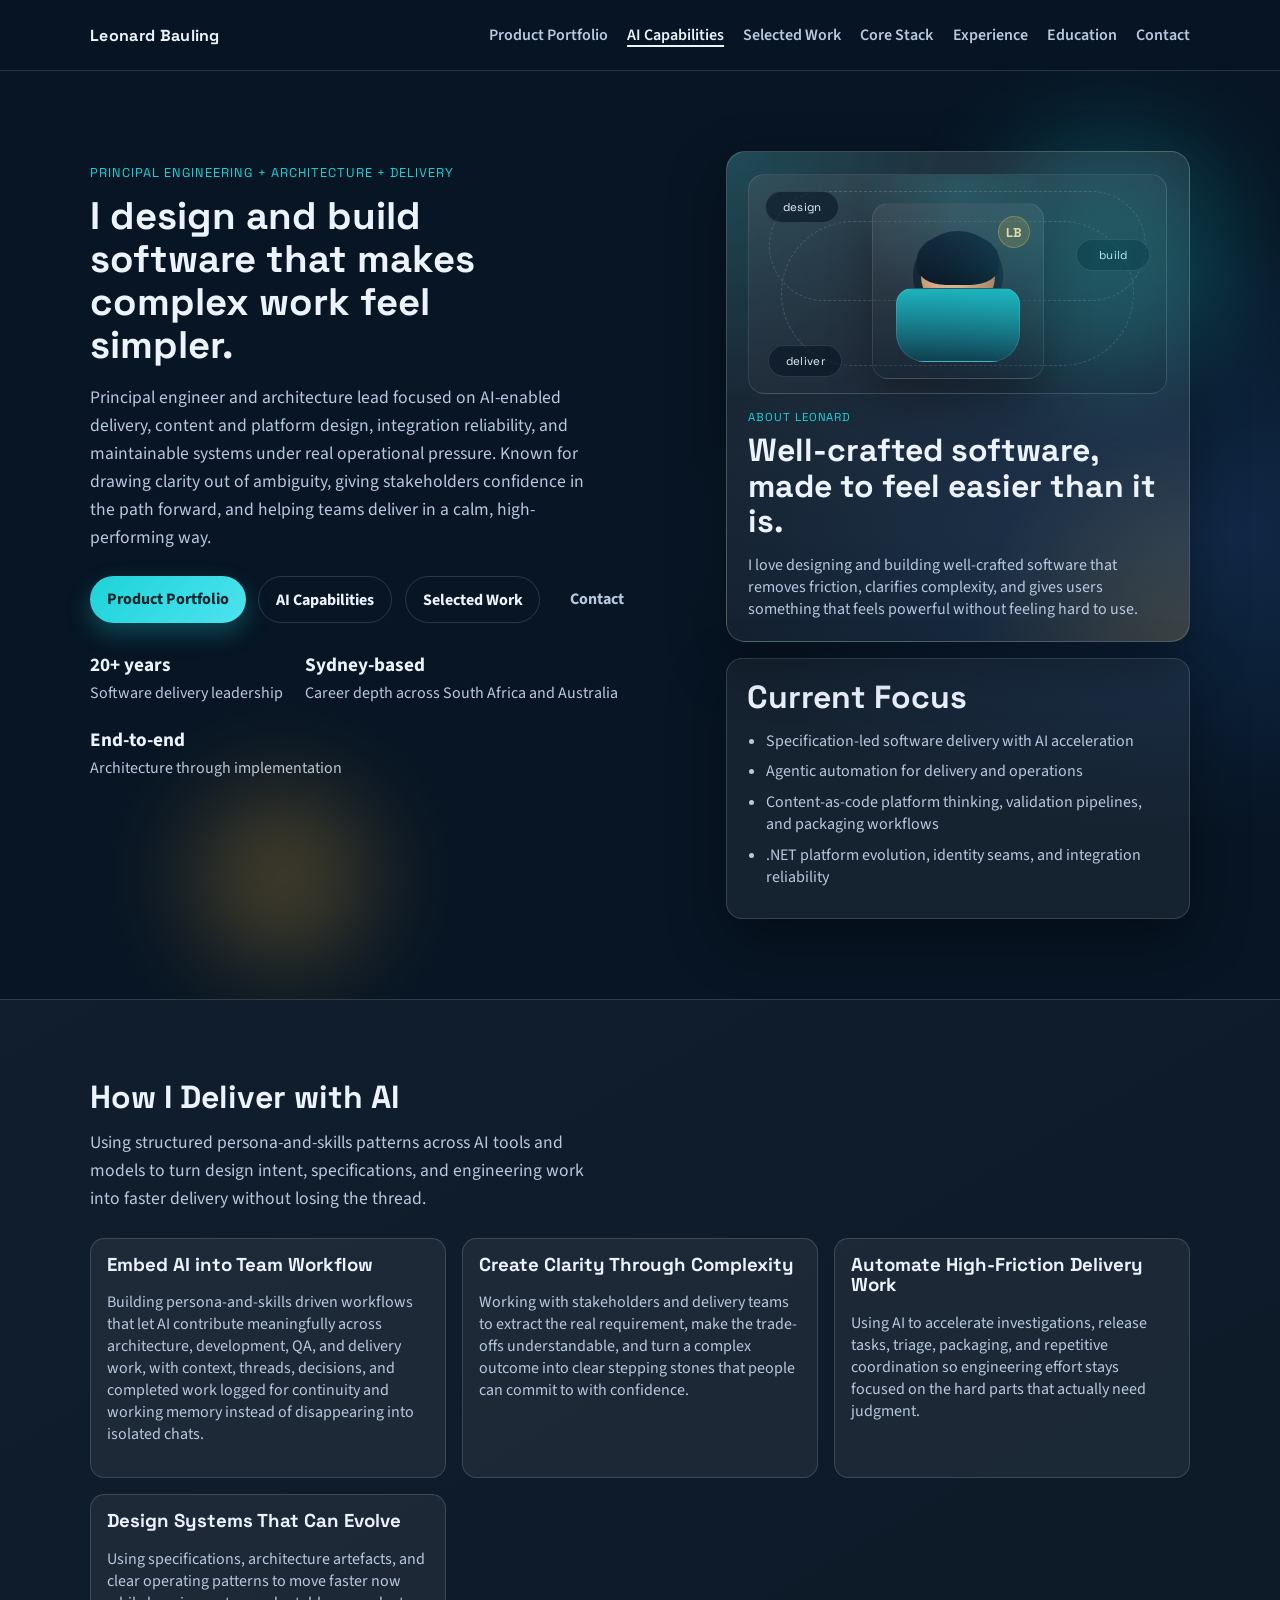
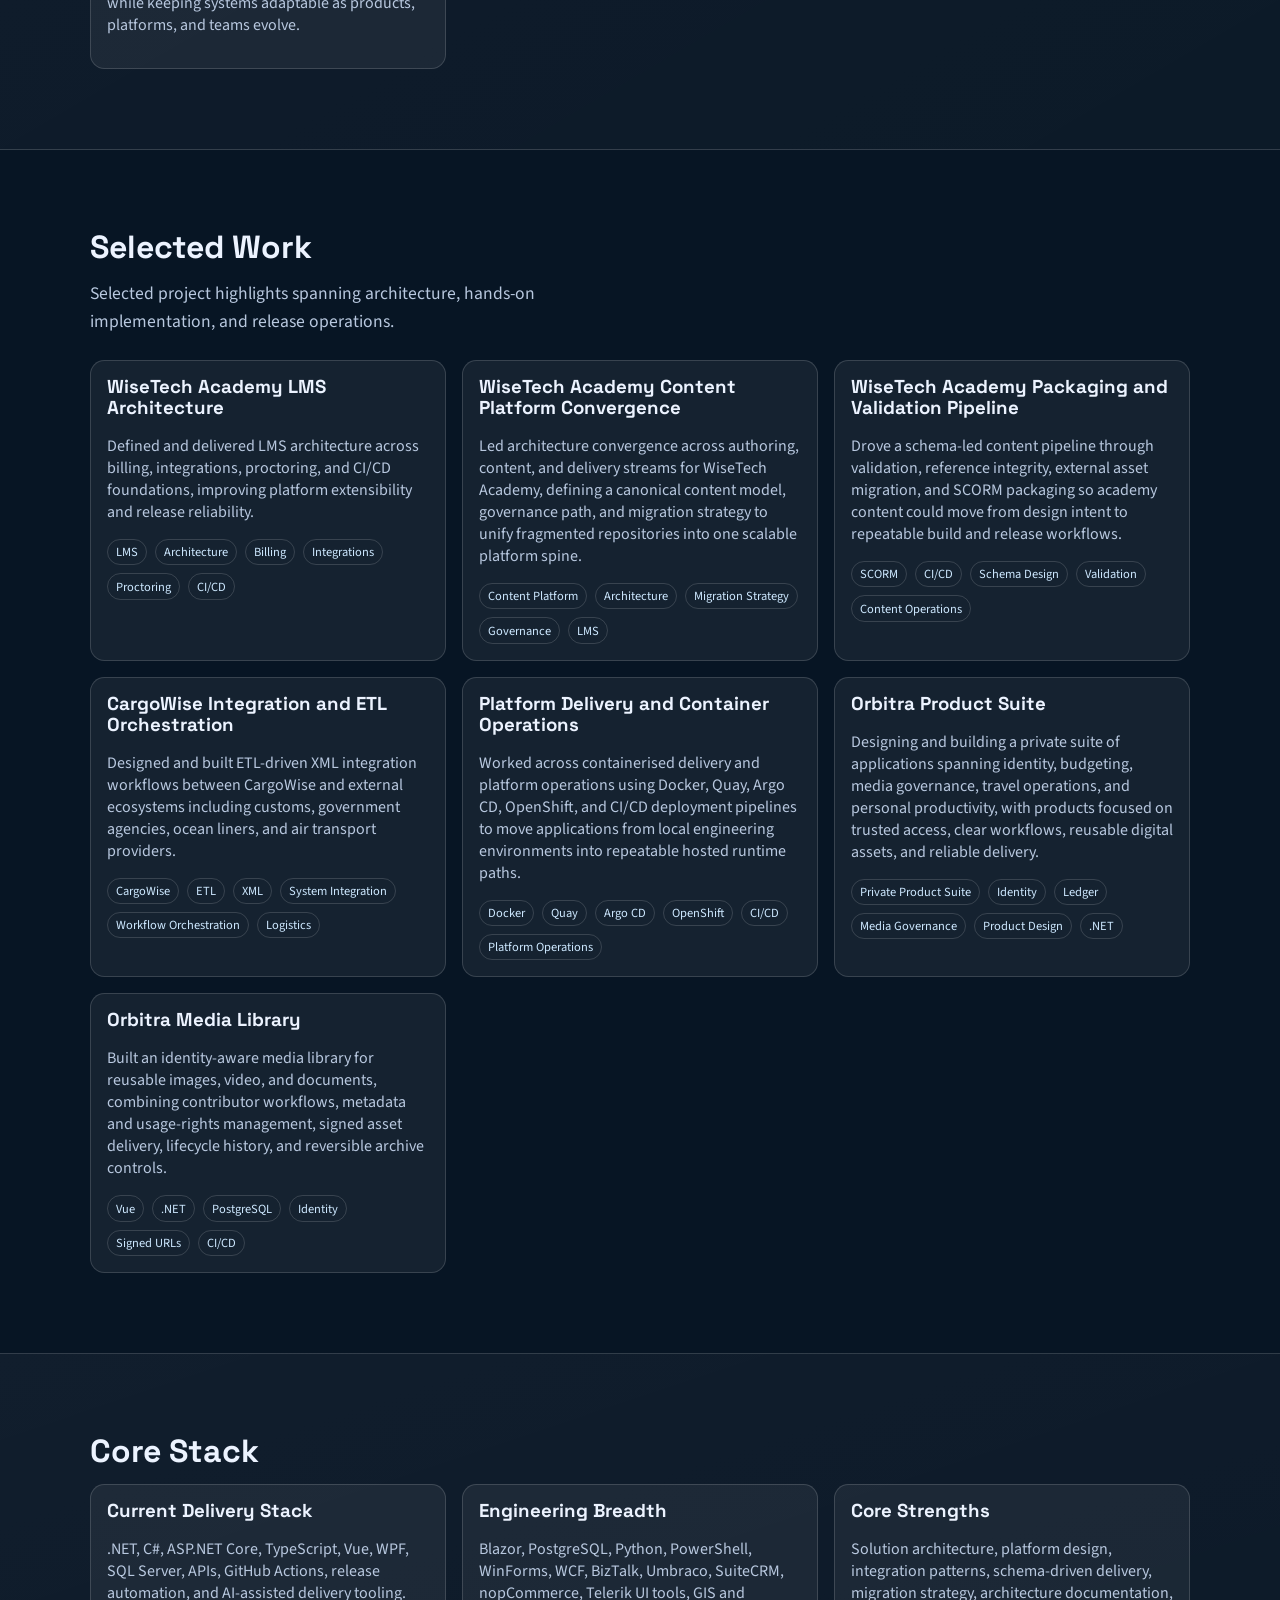
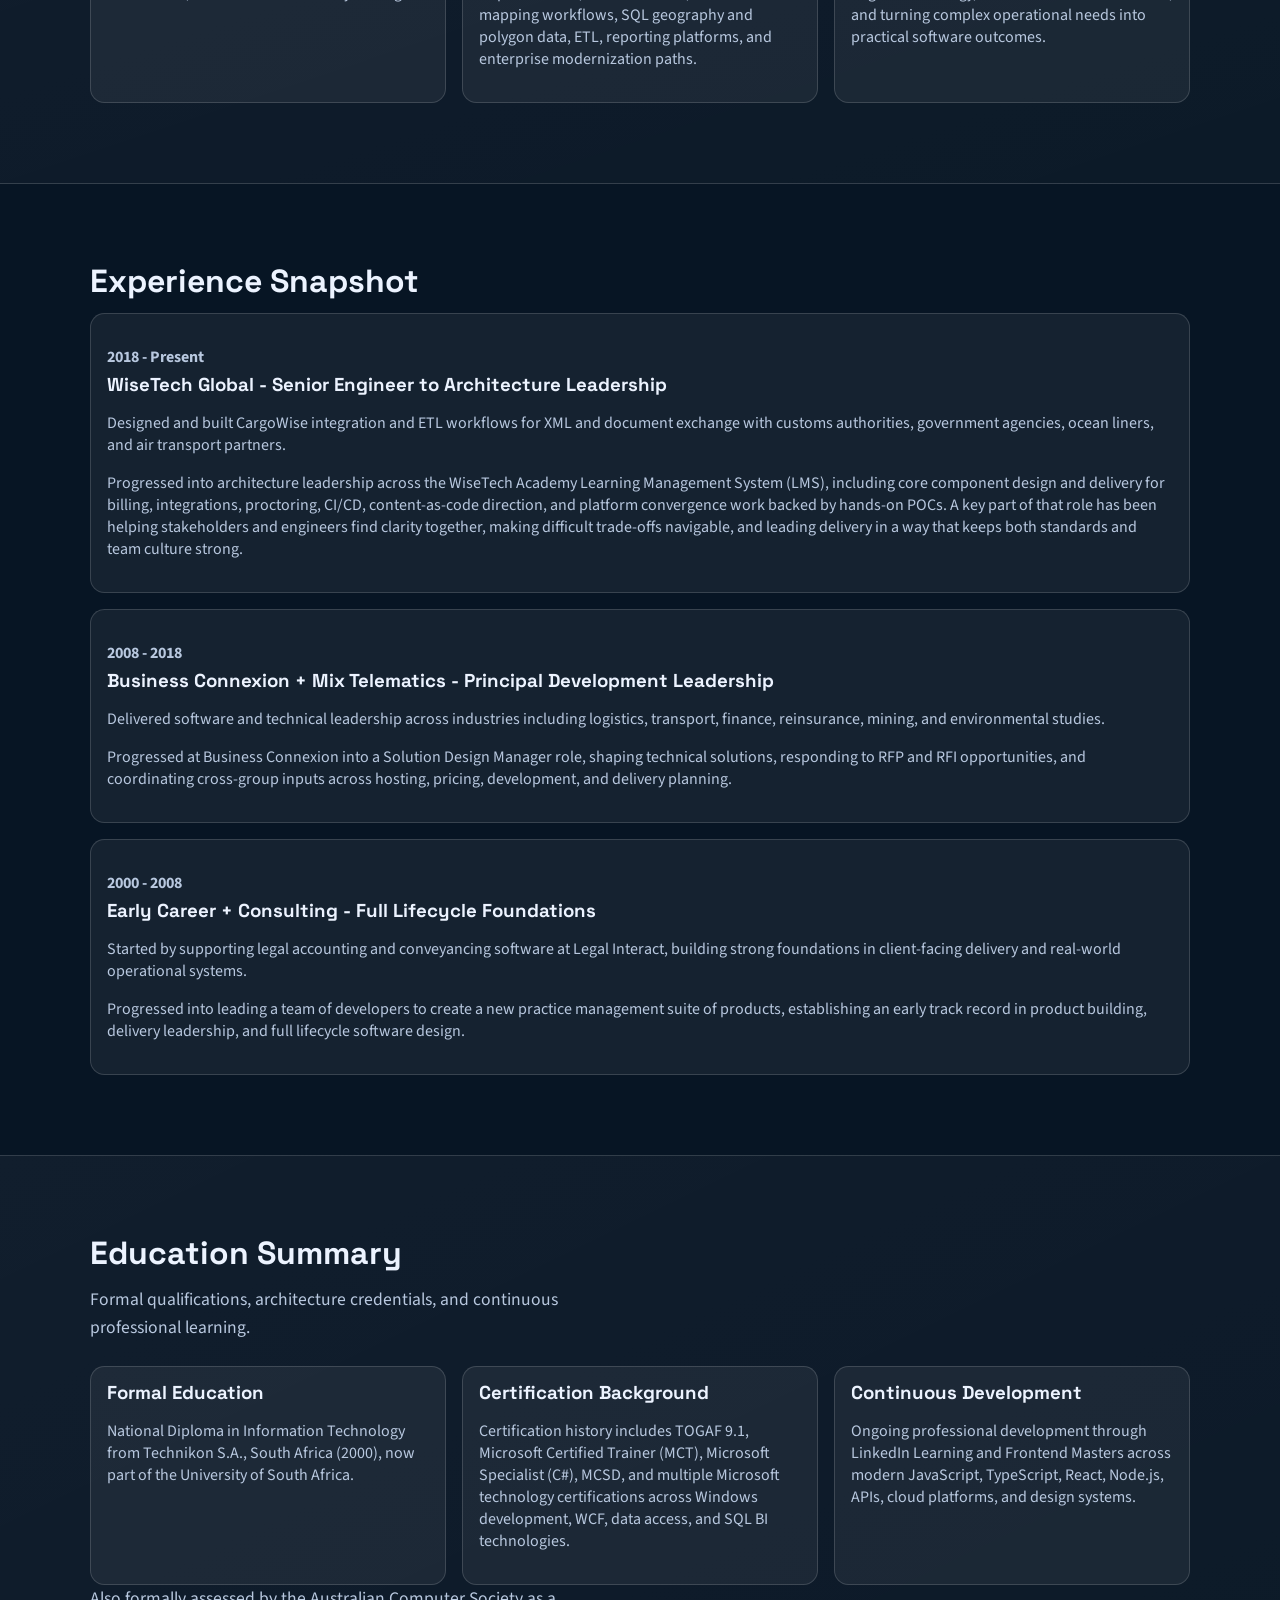
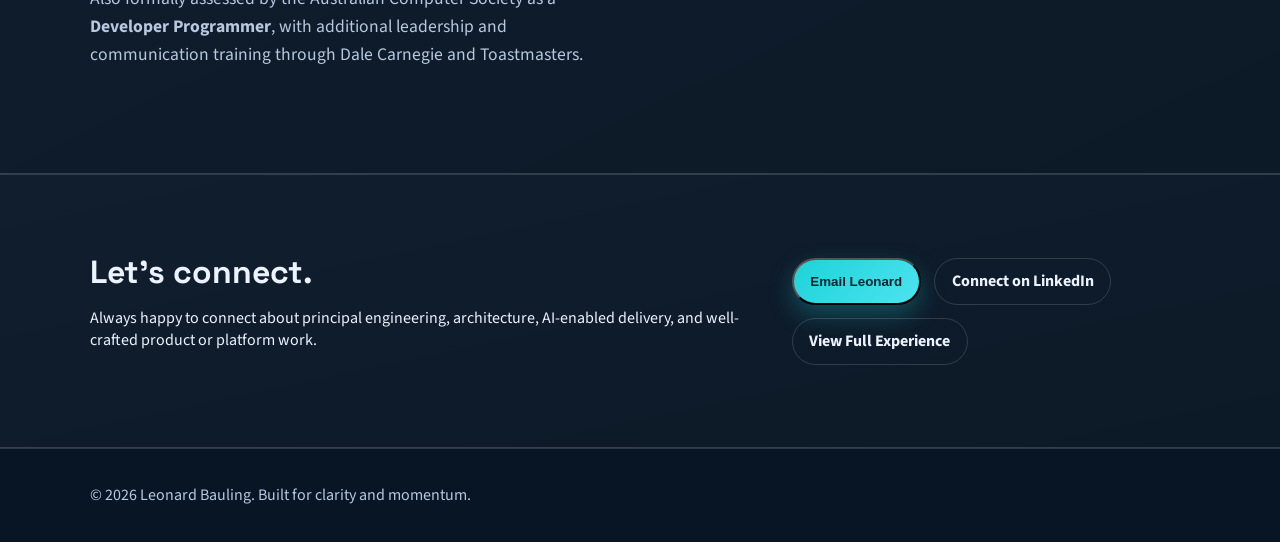
==== commit 27ef5e3e: "Add Orbitra Media to portfolio" ====
--- a/index.html
+++ b/index.html
@@ -28,7 +28,7 @@
   <link rel="preconnect" href="https://fonts.googleapis.com">
   <link rel="preconnect" href="https://fonts.gstatic.com" crossorigin>
   <link href="https://fonts.googleapis.com/css2?family=Space+Grotesk:wght@500;700&family=Source+Sans+3:wght@400;600;700&display=swap" rel="stylesheet">
-  <link rel="stylesheet" href="assets/css/main.css?v=20260814a">
+  <link rel="stylesheet" href="assets/css/main.css?v=20260907a">
   <script type="application/ld+json">
   {
     "@context": "https://schema.org",
@@ -51,7 +51,7 @@
         <span></span><span></span><span></span>
       </button>
       <nav id="site-nav" class="site-nav" aria-label="Primary">
-        <a href="product-portfolio.html?v=20260814a">Product Portfolio</a>
+        <a href="product-portfolio.html?v=20260907a">Product Portfolio</a>
         <a href="#capabilities">AI Capabilities</a>
         <a href="#work">Selected Work</a>
         <a href="#stack">Core Stack</a>
@@ -70,7 +70,7 @@
           <h1>I design and build software that makes complex work feel simpler.</h1>
           <p class="lead">Principal engineer and architecture lead focused on AI-enabled delivery, content and platform design, integration reliability, and maintainable systems under real operational pressure. Known for drawing clarity out of ambiguity, giving stakeholders confidence in the path forward, and helping teams deliver in a calm, high-performing way.</p>
           <div class="cta-row">
-            <a class="btn btn-primary" href="product-portfolio.html?v=20260814a">Product Portfolio</a>
+            <a class="btn btn-primary" href="product-portfolio.html?v=20260907a">Product Portfolio</a>
             <a class="btn btn-outline" href="#capabilities">AI Capabilities</a>
             <a class="btn btn-outline" href="#work">Selected Work</a>
             <a class="btn btn-ghost" href="#contact">Contact</a>
@@ -246,6 +246,6 @@
     </div>
   </footer>
 
-  <script src="assets/js/main.js?v=20260814a"></script>
+  <script src="assets/js/main.js?v=20260907a"></script>
 </body>
 </html>
--- a/assets/css/main.css
+++ b/assets/css/main.css
@@ -659,6 +659,12 @@
   animation: floatNode 6.4s ease-in-out infinite;
 }
 
+.node-media {
+  left: 1.4rem;
+  bottom: 2.6rem;
+  animation: floatNode 6.8s ease-in-out infinite reverse;
+}
+
 .node-flow {
   top: 7rem;
   right: 2.1rem;
@@ -705,6 +711,13 @@
 .portfolio-card-ledger {
   background:
     radial-gradient(circle at top right, rgba(29, 211, 216, 0.13), transparent 26%),
+    linear-gradient(180deg, rgba(255, 255, 255, 0.08), rgba(255, 255, 255, 0.03)),
+    var(--surface);
+}
+
+.portfolio-card-media {
+  background:
+    radial-gradient(circle at top right, rgba(246, 183, 60, 0.15), transparent 26%),
     linear-gradient(180deg, rgba(255, 255, 255, 0.08), rgba(255, 255, 255, 0.03)),
     var(--surface);
 }
@@ -831,6 +844,7 @@
   .visual-orbit,
   .node-identity,
   .node-ledger,
+  .node-media,
   .node-flow,
   .signal-a,
   .signal-b,
@@ -910,6 +924,11 @@
     bottom: 1.4rem;
   }
 
+  .node-media {
+    left: 1rem;
+    bottom: 1.4rem;
+  }
+
   .portfolio-card-head {
     flex-direction: column;
   }
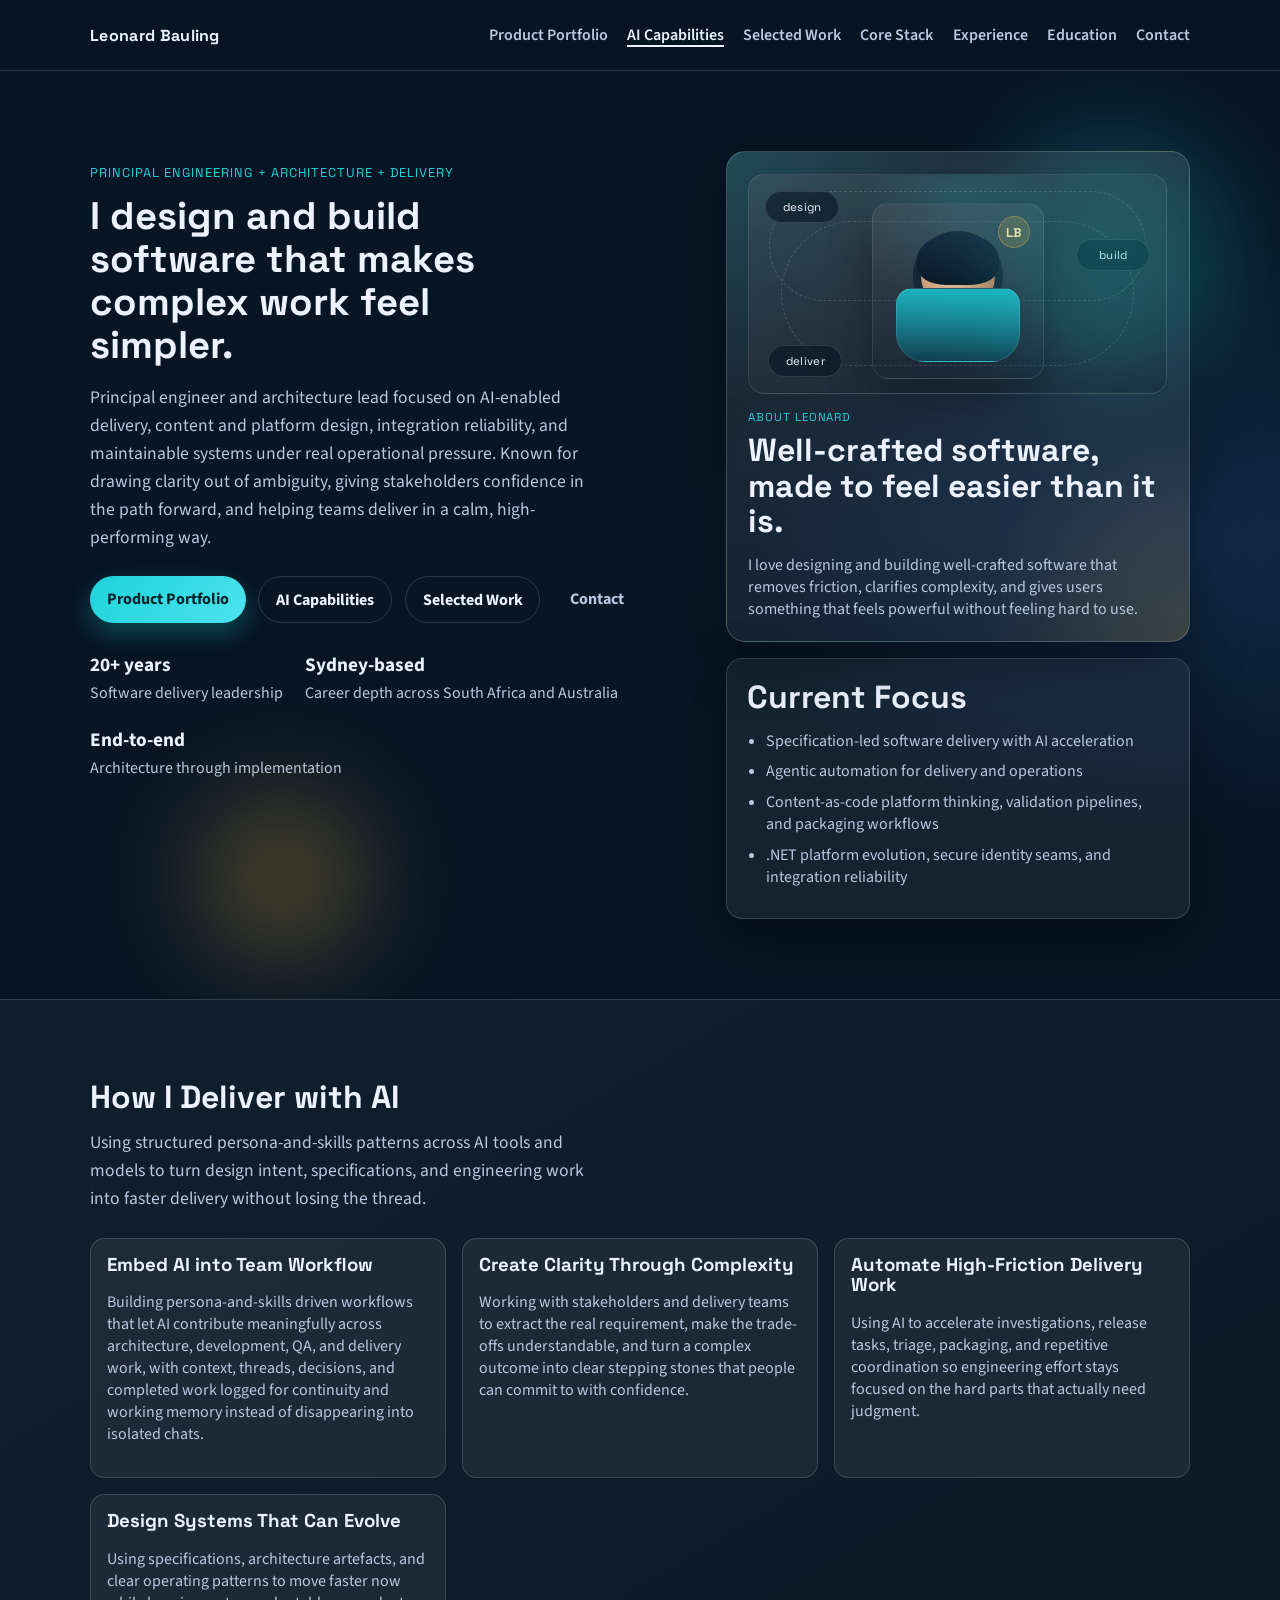
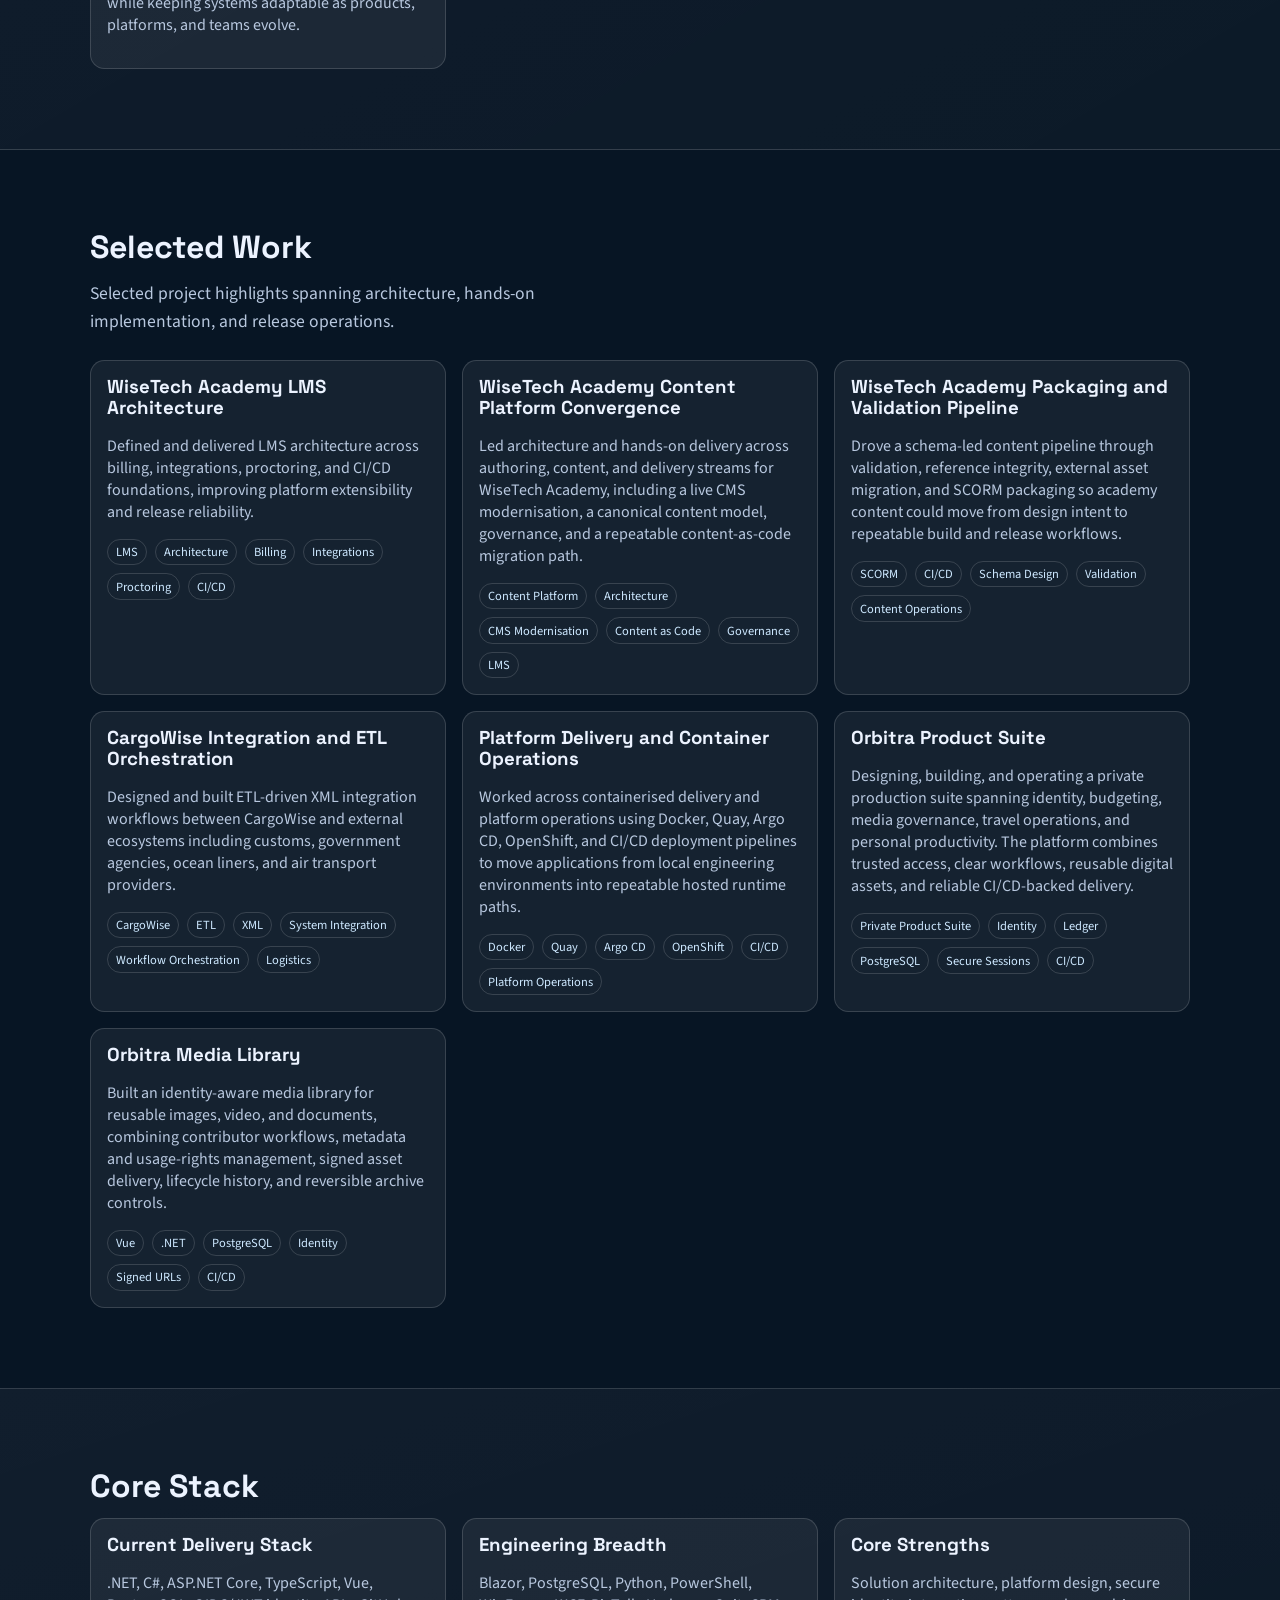
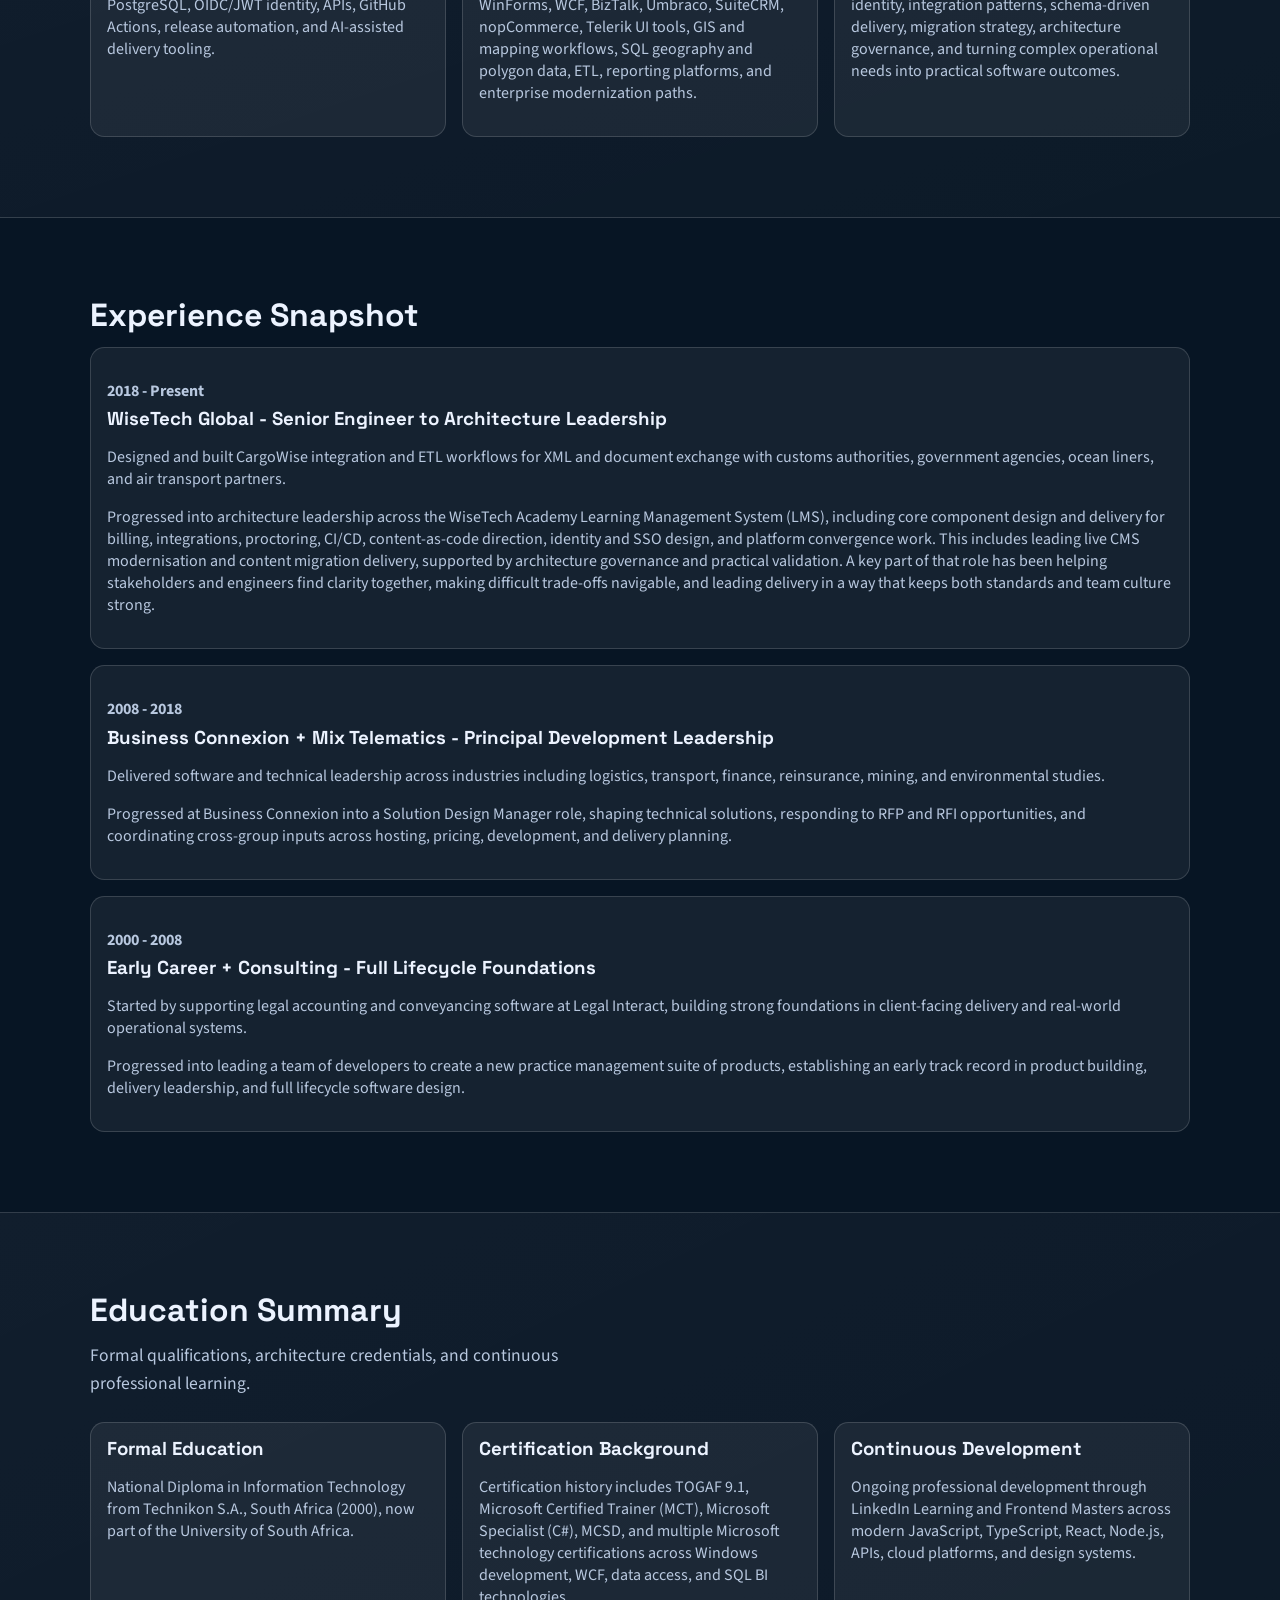
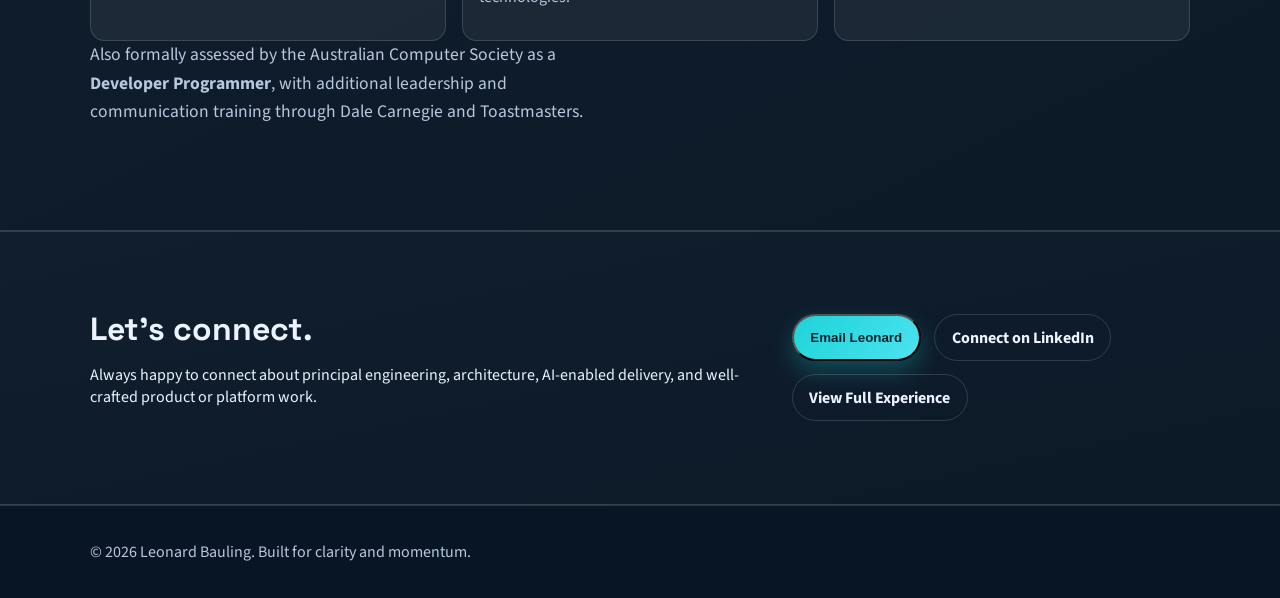
==== commit 79eec006: "Refresh September capability portfolio" ====
--- a/index.html
+++ b/index.html
@@ -105,7 +105,7 @@
               <li>Specification-led software delivery with AI acceleration</li>
               <li>Agentic automation for delivery and operations</li>
               <li>Content-as-code platform thinking, validation pipelines, and packaging workflows</li>
-              <li>.NET platform evolution, identity seams, and integration reliability</li>
+              <li>.NET platform evolution, secure identity seams, and integration reliability</li>
             </ul>
           </aside>
         </div>
@@ -153,7 +153,7 @@
         <div class="stack-grid">
           <article>
             <h3>Current Delivery Stack</h3>
-            <p>.NET, C#, ASP.NET Core, TypeScript, Vue, WPF, SQL Server, APIs, GitHub Actions, release automation, and AI-assisted delivery tooling.</p>
+            <p>.NET, C#, ASP.NET Core, TypeScript, Vue, PostgreSQL, OIDC/JWT identity, APIs, GitHub Actions, release automation, and AI-assisted delivery tooling.</p>
           </article>
           <article>
             <h3>Engineering Breadth</h3>
@@ -161,7 +161,7 @@
           </article>
           <article>
             <h3>Core Strengths</h3>
-            <p>Solution architecture, platform design, integration patterns, schema-driven delivery, migration strategy, architecture documentation, and turning complex operational needs into practical software outcomes.</p>
+            <p>Solution architecture, platform design, secure identity, integration patterns, schema-driven delivery, migration strategy, architecture governance, and turning complex operational needs into practical software outcomes.</p>
           </article>
         </div>
       </div>
@@ -175,7 +175,7 @@
             <p class="period">2018 - Present</p>
             <h3>WiseTech Global - Senior Engineer to Architecture Leadership</h3>
             <p>Designed and built CargoWise integration and ETL workflows for XML and document exchange with customs authorities, government agencies, ocean liners, and air transport partners.</p>
-            <p>Progressed into architecture leadership across the WiseTech Academy Learning Management System (LMS), including core component design and delivery for billing, integrations, proctoring, CI/CD, content-as-code direction, and platform convergence work backed by hands-on POCs. A key part of that role has been helping stakeholders and engineers find clarity together, making difficult trade-offs navigable, and leading delivery in a way that keeps both standards and team culture strong.</p>
+            <p>Progressed into architecture leadership across the WiseTech Academy Learning Management System (LMS), including core component design and delivery for billing, integrations, proctoring, CI/CD, content-as-code direction, identity and SSO design, and platform convergence work. This includes leading live CMS modernisation and content migration delivery, supported by architecture governance and practical validation. A key part of that role has been helping stakeholders and engineers find clarity together, making difficult trade-offs navigable, and leading delivery in a way that keeps both standards and team culture strong.</p>
           </article>
           <article>
             <p class="period">2008 - 2018</p>
